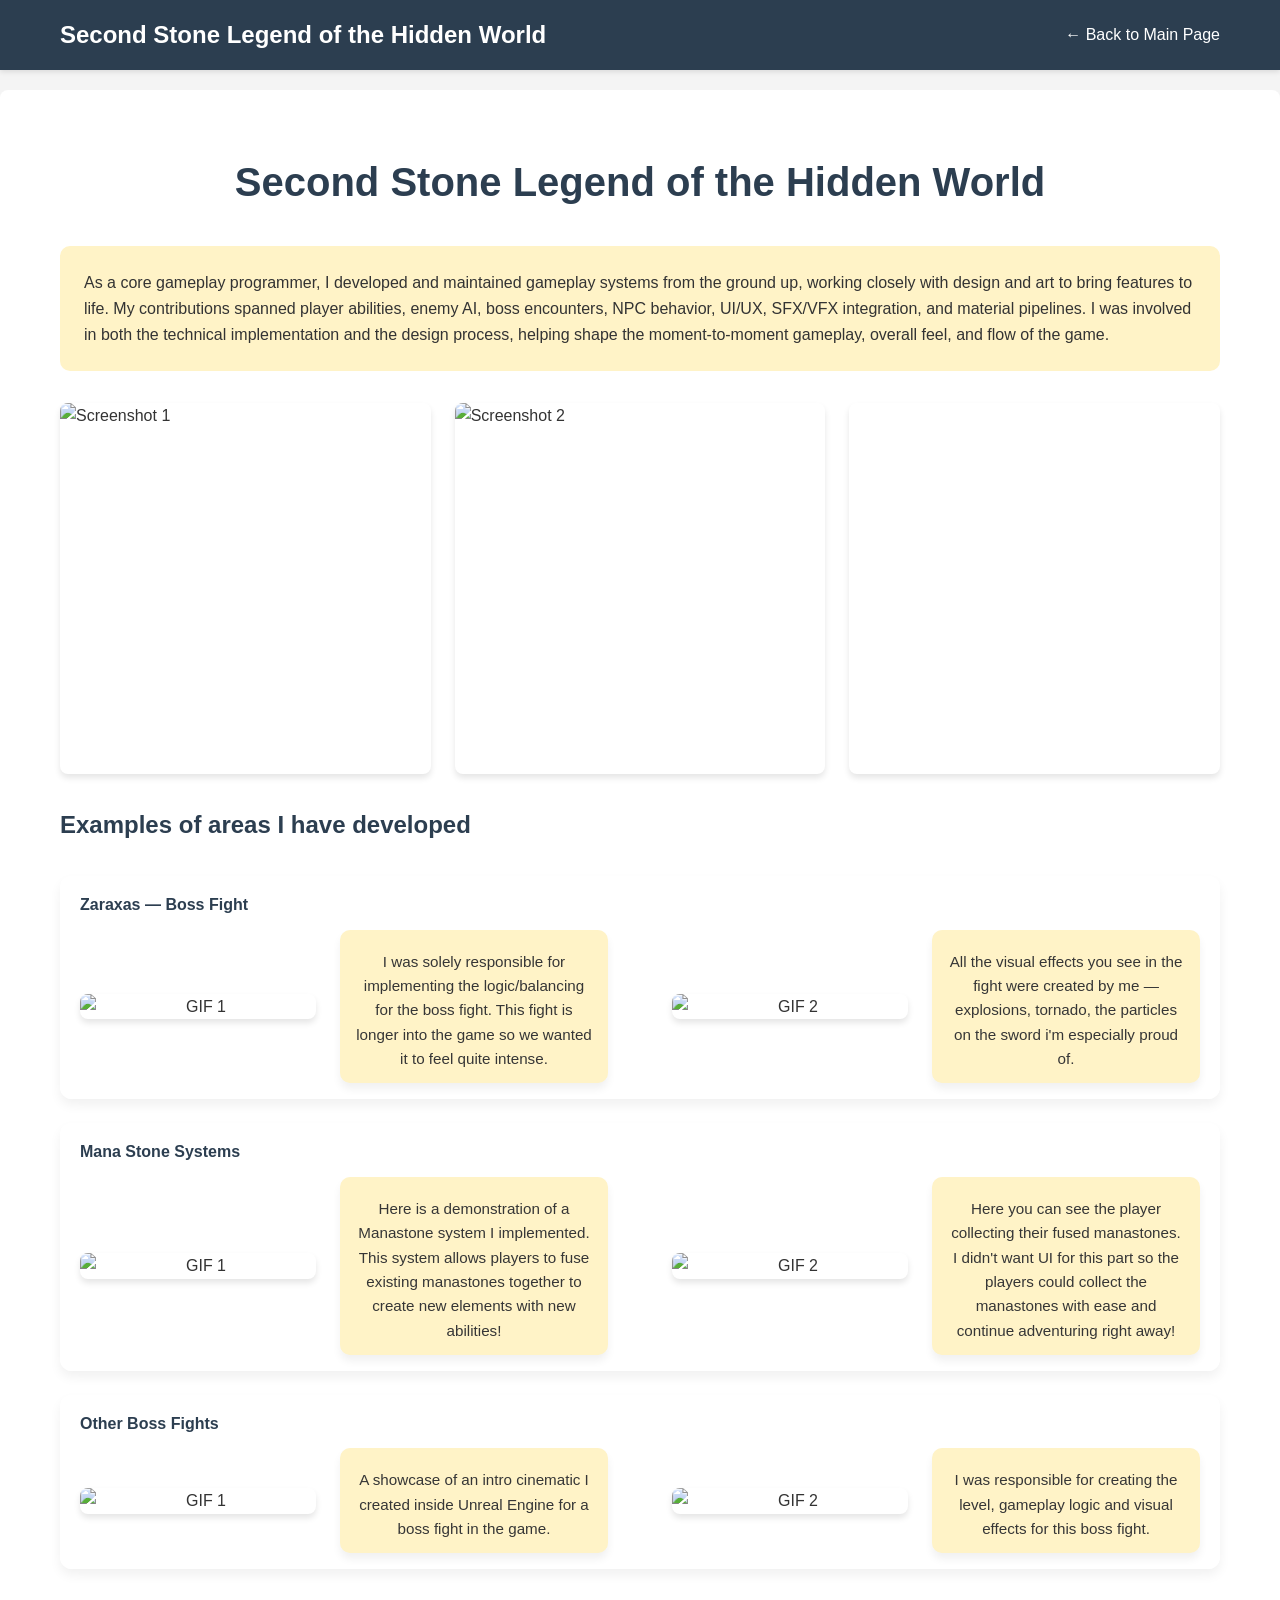
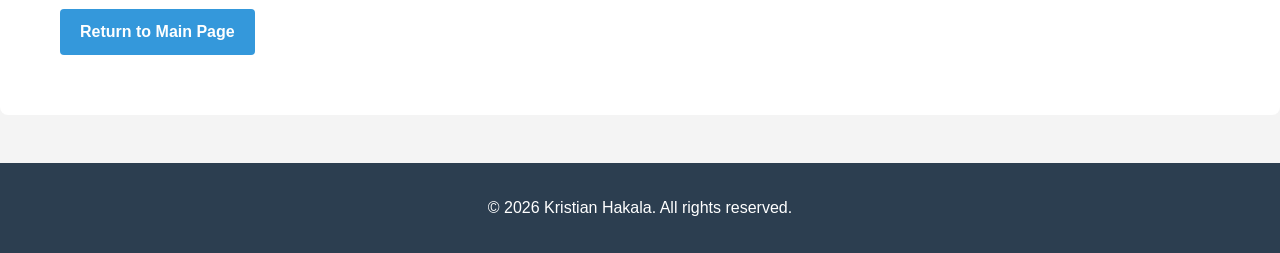
==== project1.html @ d477c56a "Add GIF group sections with titles and rounded group boxes; support 2-column group layout" ====
<!DOCTYPE html>
<html lang="en">
<head>
    <meta charset="UTF-8">
    <meta name="viewport" content="width=device-width, initial-scale=1.0">
    <title>Second Stone Legend of the Hidden World</title>
    <link rel="stylesheet" href="styles.css">
</head>
<body>
    <!-- Simple navigation with back link -->
    <nav class="navbar">
        <div class="container">
            <div class="logo">Second Stone Legend of the Hidden World</div>
            <ul class="nav-links">
                <li><a href="index.html">&larr; Back to Main Page</a></li>
            </ul>
        </div>
    </nav>

    <!-- Project details -->
    <section class="section">
        <div class="container">
            <h2>Second Stone Legend of the Hidden World</h2>
            <p class="editable-text intro-box">
                As a core gameplay programmer, I developed and maintained gameplay systems from the ground up, 
                working closely with design and art to bring features to life. 
                My contributions spanned player abilities, enemy AI, boss encounters, NPC behavior, 
                UI/UX, SFX/VFX integration, and material pipelines. 
                I was involved in both the technical implementation and the design process, 
                helping shape the moment-to-moment gameplay, overall feel, and flow of the game.
            </p>

            <!-- Media area: Replace the placeholders with your own images, GIFs, or videos -->
            <div class="gallery-grid">
                <div class="gallery-item">
                    <img src="https://github.com/krihak/krihak.github.io/raw/main/images/second%20stone%20header%202.jpg" alt="Screenshot 1">
                </div>
                <div class="gallery-item">
                    <img src="https://github.com/krihak/krihak.github.io/raw/main/images/second%20stone%20header%203.jpg" alt="Screenshot 2">
                </div>
                <!-- Example video embed -->
                <div class="gallery-item">
                    <!-- Use iframe for YouTube embed -->
                    <iframe width="100%" height="100%" src="https://www.youtube.com/embed/Ll2cW2RSn_U" 
                        title="YouTube video player" frameborder="0" 
                        allow="accelerometer; autoplay; clipboard-write; encrypted-media; gyroscope; picture-in-picture" 
                        allowfullscreen></iframe>
                </div>
            </div>

            <!-- GIF section -->
            <div class="gif-section">
                <h3>Examples of areas I have developed</h3>

                <div class="gif-group">
                    <h4>Zaraxas — Boss Fight</h4>
                    <div class="gif-grid cols-2">
                        <div class="gif-item">
                            <img src="https://github.com/krihak/krihak.github.io/raw/main/videofiles/BossFight1startoptimized.gif" alt="GIF 1">
                            <div class="gif-desc-box"><p class="editable-text gif-desc">I was solely responsible for implementing the logic/balancing for the boss fight. 
                                This fight is longer into the game so we wanted it to feel quite intense.
                            </p></div>
                        </div>
                        <div class="gif-item">
                            <img src="https://github.com/krihak/krihak.github.io/raw/main/videofiles/Bossfight1Part2.gif" alt="GIF 2">
                            <div class="gif-desc-box"><p class="editable-text gif-desc">All the visual effects you see in the fight were created by me — explosions, tornado, the particles
                                on the sword i'm especially proud of.</p></div>
                        </div>
                    </div>
                </div>

                <div class="gif-group">
                    <h4>Mana Stone Systems</h4>
                    <div class="gif-grid cols-2">
                        <div class="gif-item">
                            <img src="https://github.com/krihak/krihak.github.io/raw/main/videofiles/ManastoneSystemsPart1.gif" alt="GIF 1">
                            <div class="gif-desc-box"><p class="editable-text gif-desc">Here is a demonstration of a Manastone system I implemented.
                                This system allows players to fuse existing manastones together to create new elements with new abilities!</p></div>
                        </div>
                        <div class="gif-item">
                            <img src="https://github.com/krihak/krihak.github.io/raw/main/videofiles/ManastoneSystemsPart2.gif" alt="GIF 2">
                            <div class="gif-desc-box"><p class="editable-text gif-desc">Here you can see the player collecting their fused manastones. I didn't want UI for this part so the players
                                could collect the manastones with ease and continue adventuring right away!</p></div>
                        </div>
                    </div>
                </div>

                <div class="gif-group">
                    <h4>Other Boss Fights</h4>
                    <div class="gif-grid cols-2">
                        <div class="gif-item">
                            <img src="https://github.com/krihak/krihak.github.io/raw/main/videofiles/BossFight2KugIntroCinematic.gif" alt="GIF 1">
                            <div class="gif-desc-box"><p class="editable-text gif-desc">A showcase of an intro cinematic I created inside Unreal Engine for a boss fight in the game.</p></div>
                        </div>
                        <div class="gif-item">
                            <img src="https://github.com/krihak/krihak.github.io/raw/main/videofiles/BossFight2StartOfFight.gif" alt="GIF 2">
                            <div class="gif-desc-box"><p class="editable-text gif-desc">I was responsible for creating the level, gameplay logic and visual effects for this boss fight.</p></div>
                        </div>
                    </div>
                </div>

            </div>

            <a href="index.html" class="project-button">Return to Main Page</a>
        </div>
    </section>

    <footer class="footer">
        <div class="container">
            <p>&copy; 2026 Kristian Hakala. All rights reserved.</p>
        </div>
    </footer>
</body>
</html>
---- styles.css ----
* {
    margin: 0;
    padding: 0;
    box-sizing: border-box;
}

body {
    font-family: 'Segoe UI', Tahoma, Geneva, Verdana, sans-serif;
    line-height: 1.6;
    color: #333;
    background-color: #f4f4f4;
}

.container {
    max-width: 1200px;
    margin: 0 auto;
    padding: 0 20px;
}

/* Navigation */
.navbar {
    background-color: #2c3e50;
    color: white;
    padding: 1rem 0;
    position: sticky;
    top: 0;
    z-index: 100;
    box-shadow: 0 2px 5px rgba(0, 0, 0, 0.1);
}

.navbar .container {
    display: flex;
    justify-content: space-between;
    align-items: center;
}

.logo {
    font-size: 1.5rem;
    font-weight: bold;
}

.nav-links {
    display: flex;
    list-style: none;
    gap: 2rem;
}

.nav-links a {
    color: white;
    text-decoration: none;
    transition: color 0.3s ease;
}

.nav-links a:hover {
    color: #3498db;
}

/* Hero Section */
.hero {
    background: linear-gradient(135deg, #667eea 0%, #764ba2 100%);
    color: white;
    padding: 100px 20px;
    text-align: center;
}

.hero-content h1 {
    font-size: 3rem;
    margin-bottom: 1rem;
    animation: fadeInDown 0.8s ease;
}

.hero-subtitle {
    font-size: 1.3rem;
    opacity: 0.9;
    animation: fadeInUp 0.8s ease;
}

/* Sections */
.section {
    background-color: white;
    padding: 60px 20px;
    margin: 20px 0;
    border-radius: 8px;
}

.section h2 {
    font-size: 2.5rem;
    margin-bottom: 2rem;
    text-align: center;
    color: #2c3e50;
}

.section h3 {
    font-size: 1.5rem;
    margin-bottom: 1rem;
    color: #2c3e50;
}

/* About Section */
#about .editable-text {
    font-size: 1.1rem;
    line-height: 1.8;
    max-width: 800px;
    margin: 0 auto;
    text-align: center;
    color: #555;
}

/* Project Cards */
.gif-section {
    margin-top: 2rem;
}

.gif-section h3 {
    text-align: center;
    margin-bottom: 1rem;
    color: #2c3e50;
}

/* Group wrapper for GIFs: rounded card with padding */
.gif-group {
    background: rgba(255,255,255,0.98);
    border-radius: 12px;
    padding: 1rem 1.25rem;
    margin-bottom: 1.5rem;
    box-shadow: 0 6px 12px rgba(0,0,0,0.06);
}

.gif-group h4 {
    margin: 0 0 0.75rem 0;
    color: #2c3e50;
}

/* Base gif-grid inside a group (defaults to single column rows) */
.gif-grid {
    display: grid;
    grid-template-columns: 1fr;
    gap: 2.5rem;
}

/* Optional modifier: two columns inside a group */
.gif-grid.cols-2 {
    grid-template-columns: repeat(2, minmax(200px, 1fr));
}

.gif-item {
    display: flex;              /* lay GIF and box side-by-side */
    align-items: flex-start;
    gap: 1.5rem;
    justify-content: center;
}

/* Fixed-size GIF image. Adjust the values below to change size. */
.gif-item img {
    width: 640px;
    height: 360px;
    object-fit: cover;
    border-radius: 8px;
    box-shadow: 0 4px 6px rgba(0,0,0,0.08);
    flex: 0 0 640px;
}

/* Description box has a fixed width to the right of the GIF. */
.gif-desc-box {
    background-color: #f5f5dc; /* beige */
    padding: 0.9rem 1.1rem;
    border-radius: 10px;
    width: 360px;
    box-shadow: 0 6px 8px rgba(0,0,0,0.06);
    font-family: 'Brush Script MT', cursive, sans-serif;
}

.gif-desc {
    margin: 0;
}

/* Responsive behavior: switch to flexible percentages on smaller screens */
@media (max-width: 1000px) {
    .gif-item img {
        width: 56vw;
        height: auto;
        flex: 0 0 auto;
    }
    .gif-desc-box {
        width: 36vw;
    }
}

@media (max-width: 600px) {
    /* stack vertically on small screens */
    .gif-grid {
        grid-template-columns: 1fr;
    }
    .gif-item {
        flex-direction: column;
        align-items: center;
    }
    .gif-item img {
        width: 85vw;
        height: auto;
        flex: 0 0 auto;
    }
    .gif-desc-box {
        width: 90vw;
    }
}

.project-media img {
    width: 100%;
    height: auto;
    display: block;
    object-fit: cover;
    transition: transform 0.3s ease;
    border-radius: 8px; /* round edges for project card images */
}

/* About section profile picture */
.about-container .about-content {
    display: flex;
    align-items: center;
    gap: 2rem;
    flex-wrap: wrap;
}

.profile-pic img {
    width: 200px;
    height: 200px;
    object-fit: cover;
    border-radius: 50%;
    border: 3px solid #ccc;
}

@media (max-width: 768px) {
    .about-container .about-content {
        flex-direction: column;
        align-items: center;
    }
}

.project-card:hover .project-media img {
    transform: scale(1.05);
}

.project-media video {
    width: 100%;
    height: 100%;
    object-fit: cover;
}

.project-info {
    padding: 1.5rem;
}

.project-info h3 {
    margin-bottom: 0.5rem;
}

.project-info .editable-text {
    color: #666;
    font-size: 0.95rem;
}

/* Gallery Section */
.gallery-section {
    margin-top: 3rem;
    padding-top: 2rem;
    border-top: 2px solid #eee;
}

.gallery-section h3 {
    text-align: center;
    margin-bottom: 2rem;
}

.gallery-grid {
    display: grid;
    grid-template-columns: repeat(auto-fit, minmax(250px, 1fr));
    gap: 1.5rem;
}

.gallery-item {
    position: relative;
    overflow: hidden;
    border-radius: 8px;
    box-shadow: 0 4px 6px rgba(0, 0, 0, 0.1);
    aspect-ratio: 1;
}

.gallery-item img {
    width: 100%;
    height: 100%;
    object-fit: cover;
    transition: transform 0.3s ease;
}

.gallery-item img:hover {
    transform: scale(1.1);
}

.gallery-item video {
    width: 100%;
    height: 100%;
    object-fit: cover;
}

/* Skills Section */
.skills-grid {
    display: grid;
    grid-template-columns: repeat(auto-fit, minmax(250px, 1fr));
    gap: 2rem;
}

.skill-card {
    background: linear-gradient(135deg, #667eea 0%, #764ba2 100%);
    color: white;
    padding: 2rem;
    border-radius: 8px;
    text-align: center;
    box-shadow: 0 4px 6px rgba(0, 0, 0, 0.1);
    transition: transform 0.3s ease;
}

.skill-card:hover {
    transform: translateY(-5px);
}

.skill-icon {
    width: 100px;
    height: 100px;
    margin: 0 auto 1rem;
    display: flex;
    align-items: center;
    justify-content: center;
    background: transparent;
    border-radius: 8px;
}

.skill-icon img {
    width: 100%;
    height: 100%;
    object-fit: contain;
    border-radius: 8px;
}

.skill-icon.emoji {
    font-size: 3rem;
    background: transparent;
}

.skill-card h3 {
    color: white;
    margin-bottom: 1rem;
}

.skill-card .editable-text {
    color: rgba(255, 255, 255, 0.9);
    font-size: 0.95rem;
}

/* Contact Section */
.contact-section {
    background: linear-gradient(135deg, #667eea 0%, #764ba2 100%);
    color: white;
    text-align: center;
}

.contact-section h2 {
    color: white;
}

.contact-section .editable-text {
    color: rgba(255, 255, 255, 0.9);
    font-size: 1.1rem;
    margin-bottom: 2rem;
}

.contact-links {
    display: flex;
    justify-content: center;
    gap: 1rem;
    flex-wrap: wrap;
}

.contact-button {
    display: inline-block;
    padding: 12px 30px;
    background-color: white;
    color: #667eea;
    text-decoration: none;
    border-radius: 5px;
    font-weight: 600;
    transition: all 0.3s ease;
    border: 2px solid white;
}

.contact-button:hover {
    background-color: transparent;
    color: white;
}

/* Project Button */
.project-button {
    display: inline-block;
    margin-top: 1rem;
    padding: 10px 20px;
    background-color: #3498db;
    color: white;
    text-decoration: none;
    border-radius: 4px;
    font-weight: 600;
    transition: background-color 0.3s ease;
}

/* GIF Section */
/*
   Customize the layout by editing the following values:
   - `grid-template-columns` controls how many GIFs appear per row.
     Set to `1fr` or `minmax(100%,1fr)` for a single GIF per row.
     Replace with `repeat(auto-fit, minmax(300px,1fr))` to allow multiple.
   - `gap` sets spacing between rows (and columns when multi-item).
   - Inside `.gif-item`, `gap` controls space between GIF and description box.
   - Adjust `.gif-item img` width or `.gif-desc-box` flex/width to change ratios.
*/
.gif-section {
    margin-top: 2rem;
}

.gif-section h3 {
    text-align: left;
    margin-bottom: 2rem;
    color: #2c3e50;
}

.gif-grid {
    display: grid;
    /* force one GIF per row */
    grid-template-columns: 1fr;
    gap: 4rem;
}

.gif-item {
    display: flex;
    align-items: center;
    gap: 1.5rem;
}

/* the image takes a percentage of the row; tweak to expand/shrink */
.gif-item img {
    width: auto;
    height: auto;
    flex: 3;
}

.gif-desc-box {
    background-color: hsl(47, 100%, 89%); /* beige */
    padding: 0.75rem 1rem;
    border-radius: 10px;
    flex: 3; /* increase to allocate more space to text box */
    font-family: 'Brush Script MT', normal, sans-serif;
}

.gif-desc {
    margin: 0;
}

/* Intro description box at top of project pages */
.intro-box {
    background-color: hsl(47, 100%, 89%); /* beige */
    padding: 1.5rem;
    border-radius: 10px;
    margin-bottom: 2rem; /* spacing before gallery */
}


.gif-item {
    text-align: center;
}

.gif-item img {
    width: 100%;
    height: auto;
    border-radius: 8px;
    box-shadow: 0 4px 6px rgba(0, 0, 0, 0.1);
}

.gif-desc {
    margin-top: 0.5rem;
    color: hsl(0, 0%, 21%);
    font-size: 0.95rem;
}

.project-button:hover {
    background-color: #2980b9;
}

/* Footer */
.footer {
    background-color: #2c3e50;
    color: white;
    text-align: center;
    padding: 2rem;
    margin-top: 3rem;
}

/* Editable Text Styling */
.editable-text {
    transition: background-color 0.2s ease;
}

.editable-text:hover {
    background-color: rgba(102, 126, 234, 0.1);
    border-radius: 4px;
}

/* Animations */
@keyframes fadeInDown {
    from {
        opacity: 0;
        transform: translateY(-20px);
    }
    to {
        opacity: 1;
        transform: translateY(0);
    }
}

@keyframes fadeInUp {
    from {
        opacity: 0;
        transform: translateY(20px);
    }
    to {
        opacity: 1;
        transform: translateY(0);
    }
}

/* Projects Grid (desktop) */
.projects-grid {
    display: grid;
    grid-template-columns: repeat(auto-fit, minmax(300px, 1fr));
    gap: 2rem;
}

/* Responsive Design */
@media (max-width: 768px) {
    .nav-links {
        gap: 1rem;
    }

    .hero-content h1 {
        font-size: 2rem;
    }

    .hero-subtitle {
        font-size: 1rem;
    }

    .section h2 {
        font-size: 2rem;
    }

    .projects-grid {
        grid-template-columns: 1fr;
    }

    .gallery-grid {
        grid-template-columns: repeat(auto-fit, minmax(150px, 1fr));
    }

    .skills-grid {
        grid-template-columns: 1fr;
    }

    .contact-links {
        flex-direction: column;
    }

    .contact-button {
        width: 100%;
    }
}

@media (max-width: 480px) {
    .navbar .container {
        flex-direction: column;
        gap: 1rem;
    }

    .nav-links {
        flex-direction: column;
        gap: 0.5rem;
    }

    .hero-content h1 {
        font-size: 1.5rem;
    }

    .section {
        padding: 30px 15px;
    }
}
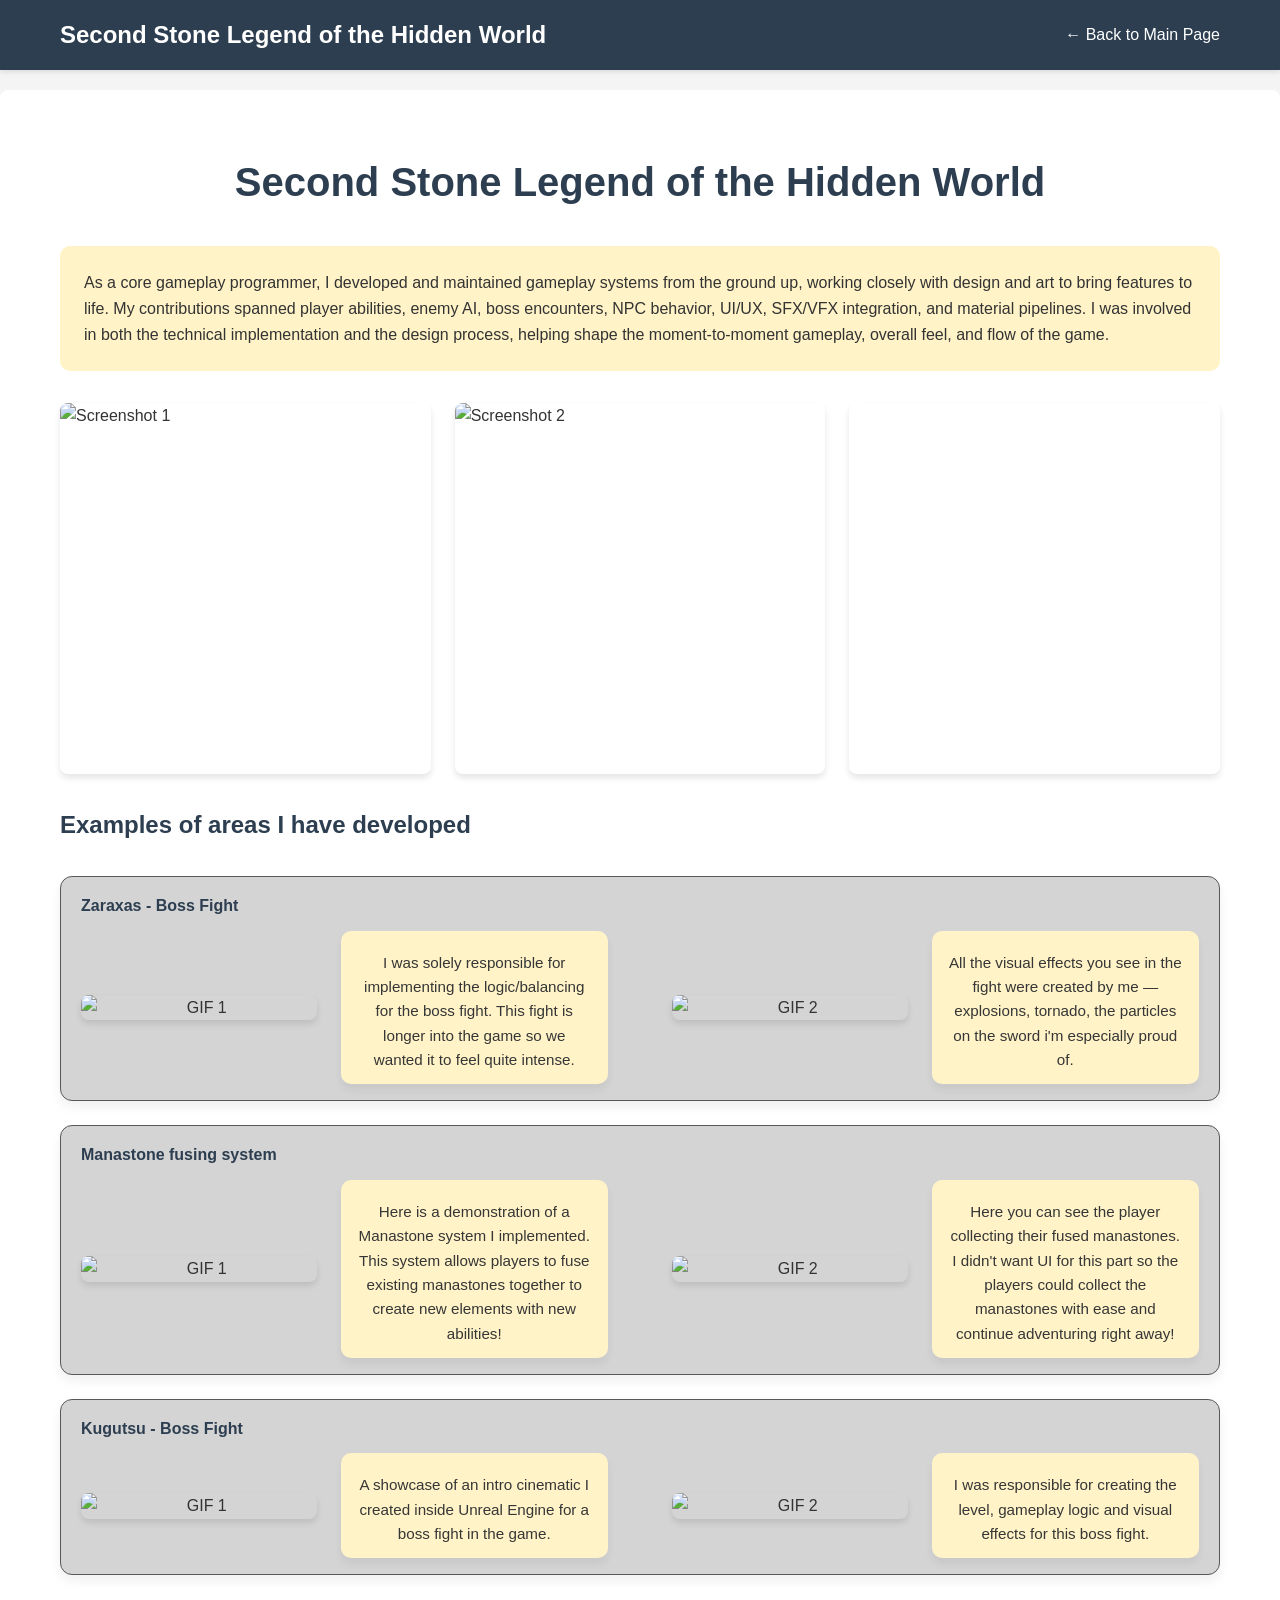
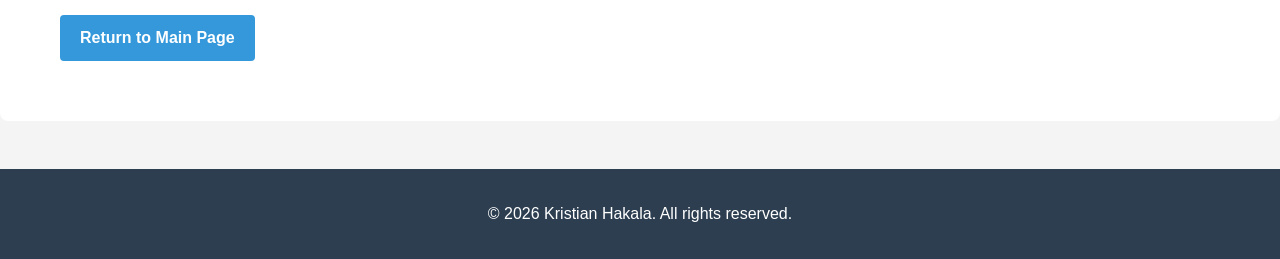
==== commit 50480350: "changes to layouts" ====
--- a/project1.html
+++ b/project1.html
@@ -53,7 +53,7 @@
                 <h3>Examples of areas I have developed</h3>
 
                 <div class="gif-group">
-                    <h4>Zaraxas — Boss Fight</h4>
+                    <h4>Zaraxas - Boss Fight</h4>
                     <div class="gif-grid cols-2">
                         <div class="gif-item">
                             <img src="https://github.com/krihak/krihak.github.io/raw/main/videofiles/BossFight1startoptimized.gif" alt="GIF 1">
@@ -70,7 +70,7 @@
                 </div>
 
                 <div class="gif-group">
-                    <h4>Mana Stone Systems</h4>
+                    <h4>Manastone fusing system</h4>
                     <div class="gif-grid cols-2">
                         <div class="gif-item">
                             <img src="https://github.com/krihak/krihak.github.io/raw/main/videofiles/ManastoneSystemsPart1.gif" alt="GIF 1">
@@ -86,7 +86,7 @@
                 </div>
 
                 <div class="gif-group">
-                    <h4>Other Boss Fights</h4>
+                    <h4>Kugutsu - Boss Fight</h4>
                     <div class="gif-grid cols-2">
                         <div class="gif-item">
                             <img src="https://github.com/krihak/krihak.github.io/raw/main/videofiles/BossFight2KugIntroCinematic.gif" alt="GIF 1">
--- a/styles.css
+++ b/styles.css
@@ -119,7 +119,8 @@
 
 /* Group wrapper for GIFs: rounded card with padding */
 .gif-group {
-    background: rgba(255,255,255,0.98);
+    background: #d4d4d4; /* light gray so box stands out from white page */
+    border: 1px solid #585858;
     border-radius: 12px;
     padding: 1rem 1.25rem;
     margin-bottom: 1.5rem;
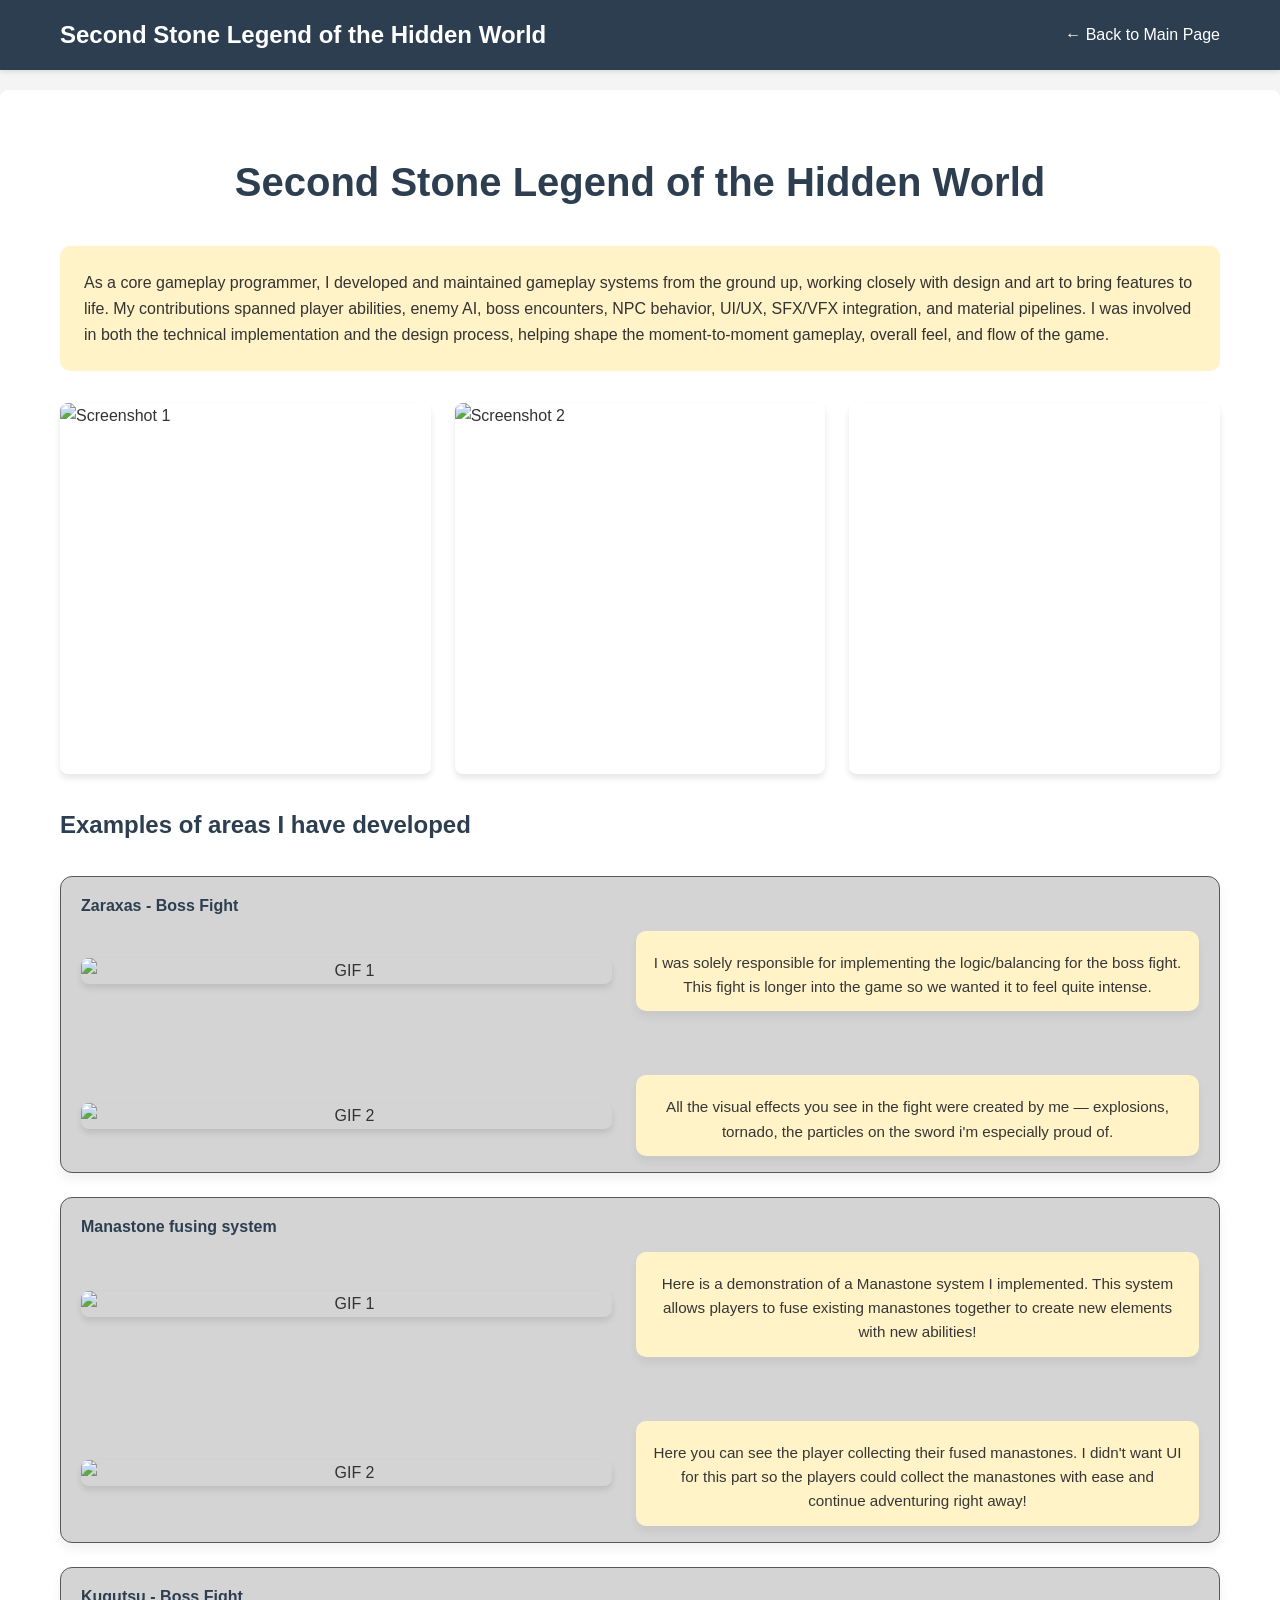
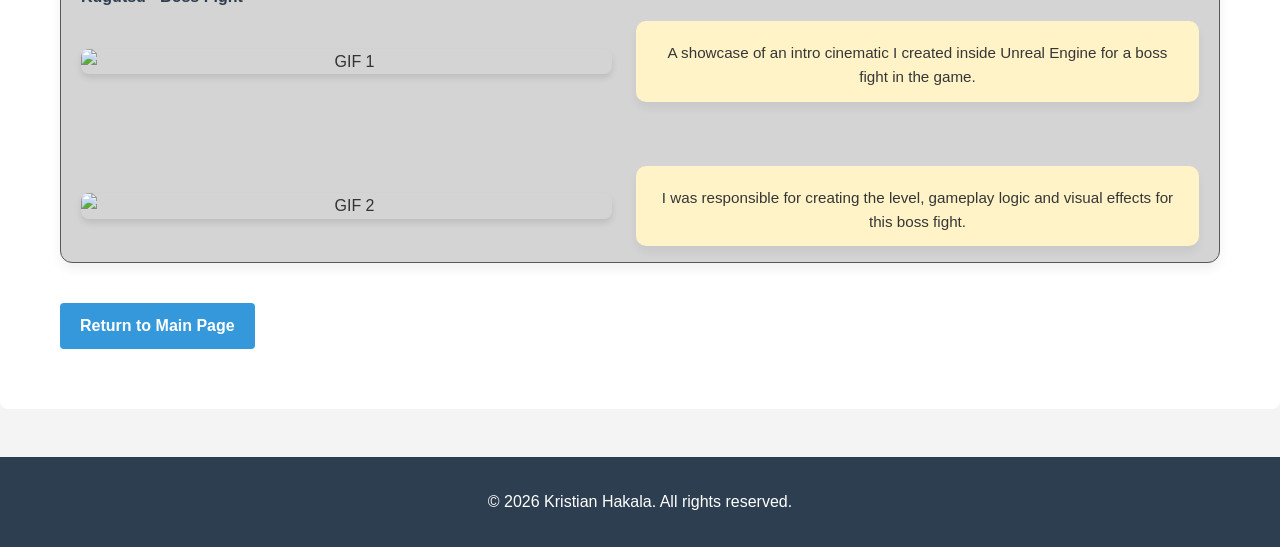
==== commit 62f6a256: "Remove remaining cols-2 from gif-grid" ====
--- a/project1.html
+++ b/project1.html
@@ -54,7 +54,7 @@
 
                 <div class="gif-group">
                     <h4>Zaraxas - Boss Fight</h4>
-                    <div class="gif-grid cols-2">
+                    <div class="gif-grid">
                         <div class="gif-item">
                             <img src="https://github.com/krihak/krihak.github.io/raw/main/videofiles/BossFight1startoptimized.gif" alt="GIF 1">
                             <div class="gif-desc-box"><p class="editable-text gif-desc">I was solely responsible for implementing the logic/balancing for the boss fight. 
@@ -71,7 +71,7 @@
 
                 <div class="gif-group">
                     <h4>Manastone fusing system</h4>
-                    <div class="gif-grid cols-2">
+                    <div class="gif-grid">
                         <div class="gif-item">
                             <img src="https://github.com/krihak/krihak.github.io/raw/main/videofiles/ManastoneSystemsPart1.gif" alt="GIF 1">
                             <div class="gif-desc-box"><p class="editable-text gif-desc">Here is a demonstration of a Manastone system I implemented.
@@ -87,7 +87,7 @@
 
                 <div class="gif-group">
                     <h4>Kugutsu - Boss Fight</h4>
-                    <div class="gif-grid cols-2">
+                    <div class="gif-grid">
                         <div class="gif-item">
                             <img src="https://github.com/krihak/krihak.github.io/raw/main/videofiles/BossFight2KugIntroCinematic.gif" alt="GIF 1">
                             <div class="gif-desc-box"><p class="editable-text gif-desc">A showcase of an intro cinematic I created inside Unreal Engine for a boss fight in the game.</p></div>
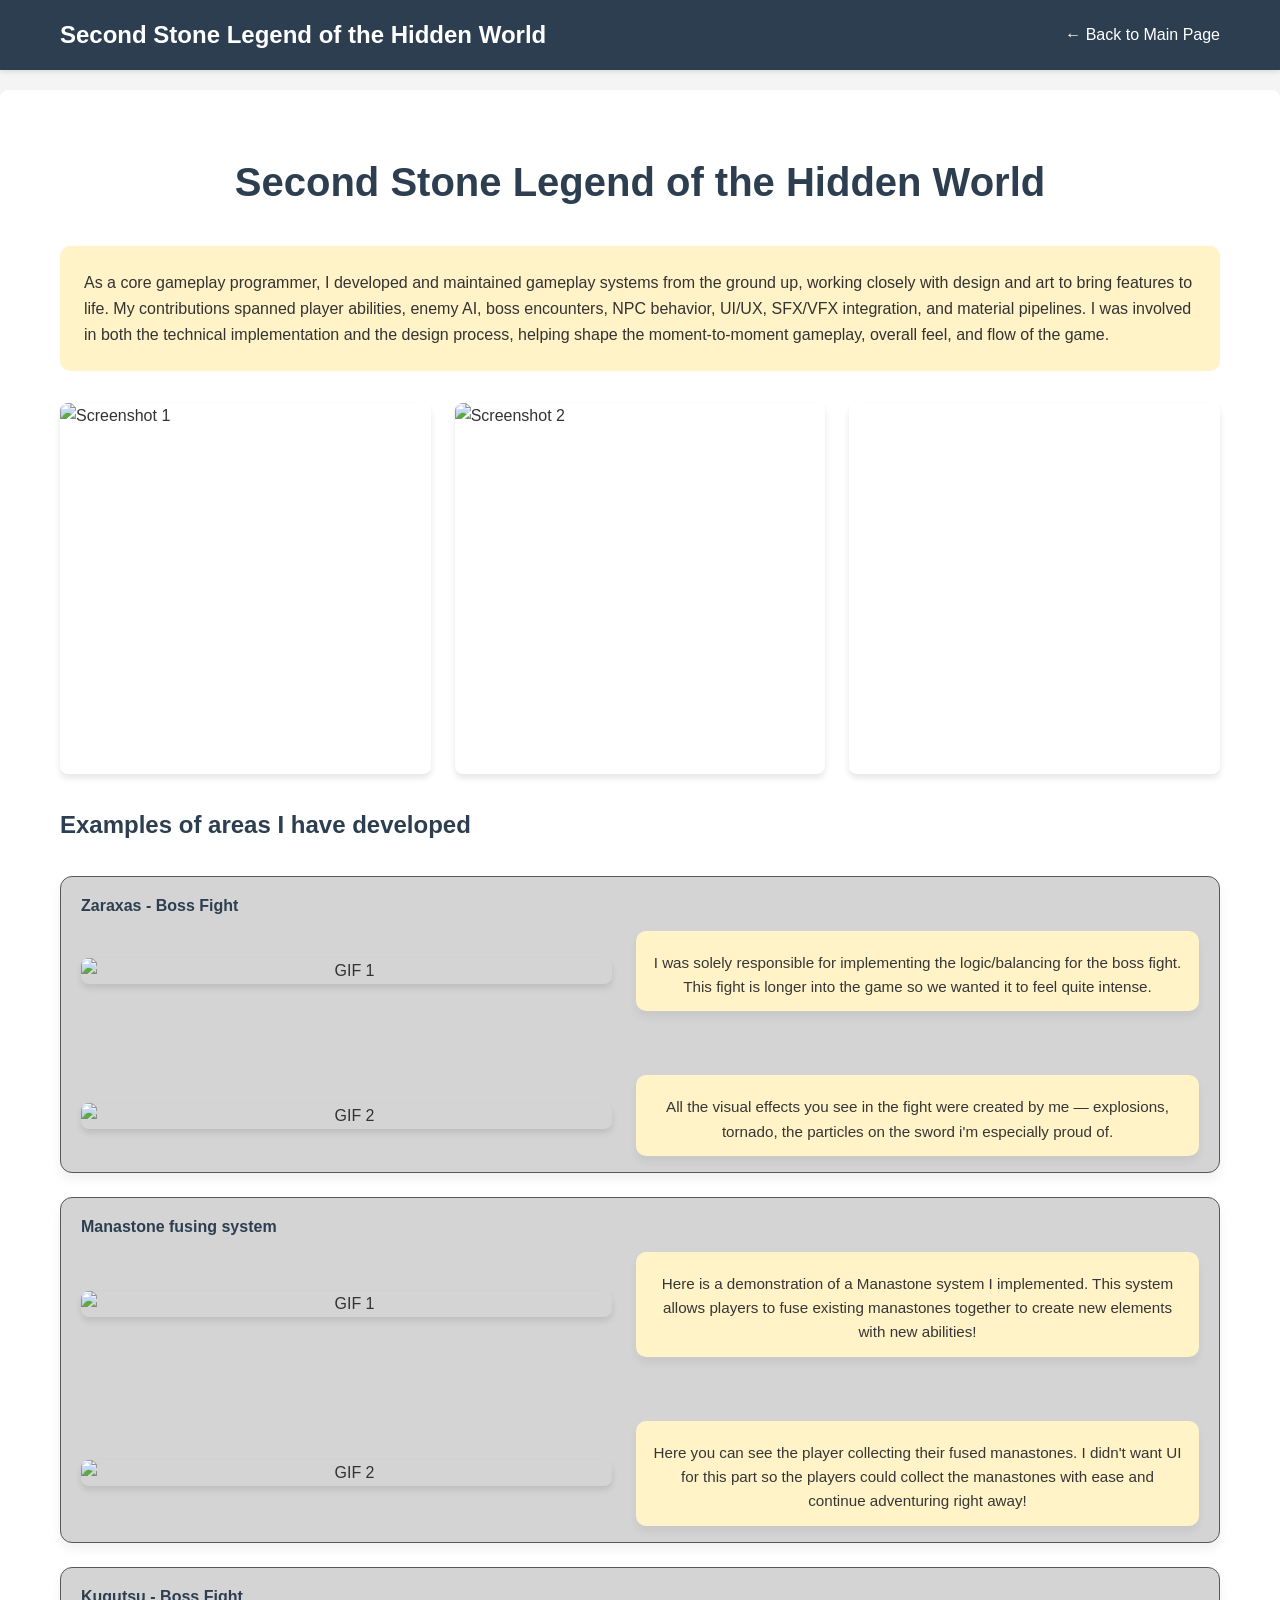
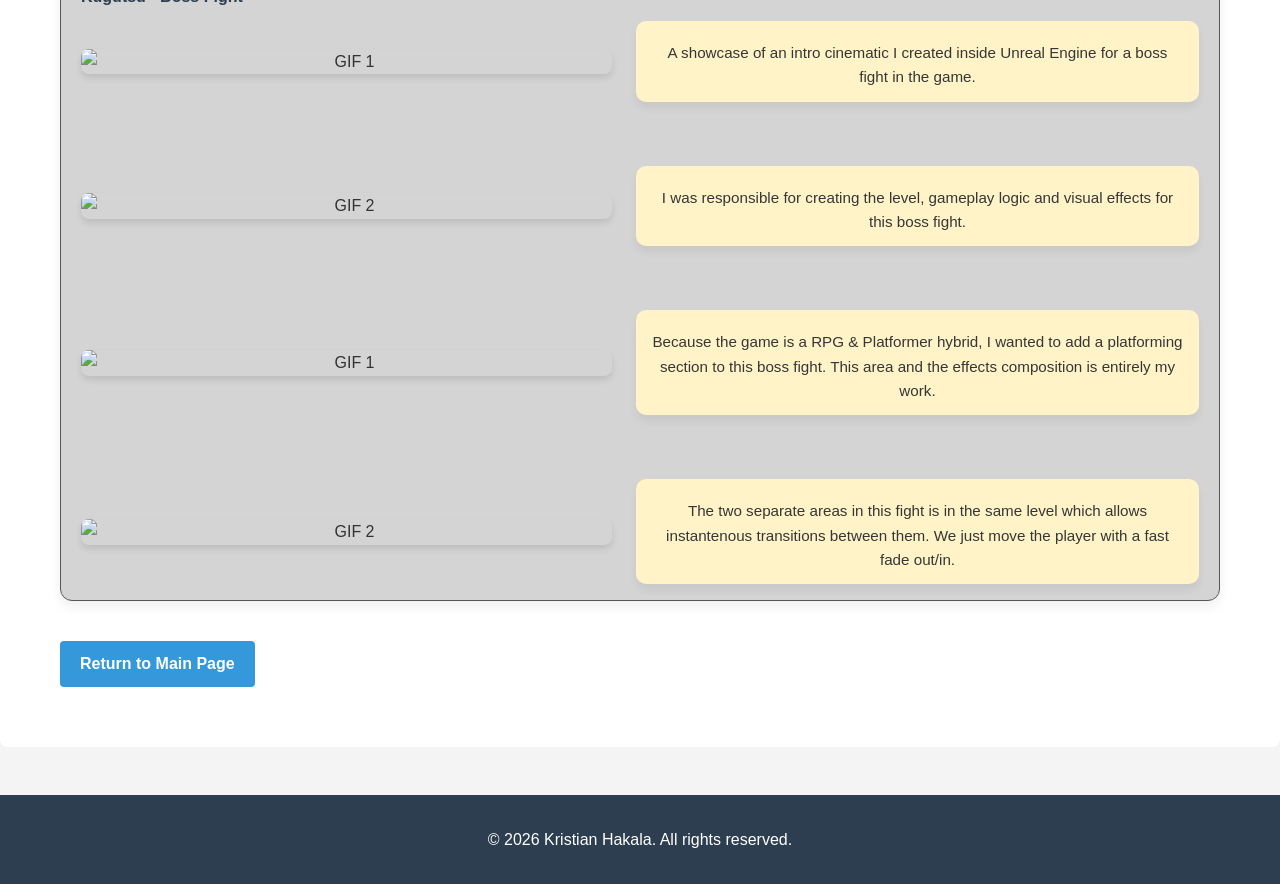
==== commit 3fa4d079: "added kugutsu boss fight gifs with descriptions" ====
--- a/project1.html
+++ b/project1.html
@@ -96,6 +96,18 @@
                             <img src="https://github.com/krihak/krihak.github.io/raw/main/videofiles/BossFight2StartOfFight.gif" alt="GIF 2">
                             <div class="gif-desc-box"><p class="editable-text gif-desc">I was responsible for creating the level, gameplay logic and visual effects for this boss fight.</p></div>
                         </div>
+                        <div class="gif-item">
+                            <img src="https://github.com/krihak/krihak.github.io/raw/main/videofiles/BossFight2Part3Platforming.gif" alt="GIF 1">
+                            <div class="gif-desc-box"><p class="editable-text gif-desc">Because the game is a RPG & Platformer hybrid, I wanted to add a platforming section to this boss fight. This area and the effects composition
+                                is entirely my work.
+                            </p></div>
+                        </div>
+                        <div class="gif-item">
+                            <img src="https://github.com/krihak/krihak.github.io/raw/main/videofiles/BossFight2Part4EscapingVoid.gif" alt="GIF 2">
+                            <div class="gif-desc-box"><p class="editable-text gif-desc">The two separate areas in this fight is in the same level which allows instantenous transitions between them. 
+                                We just move the player with a fast fade out/in.
+                            </div>
+                        </div>
                     </div>
                 </div>
 
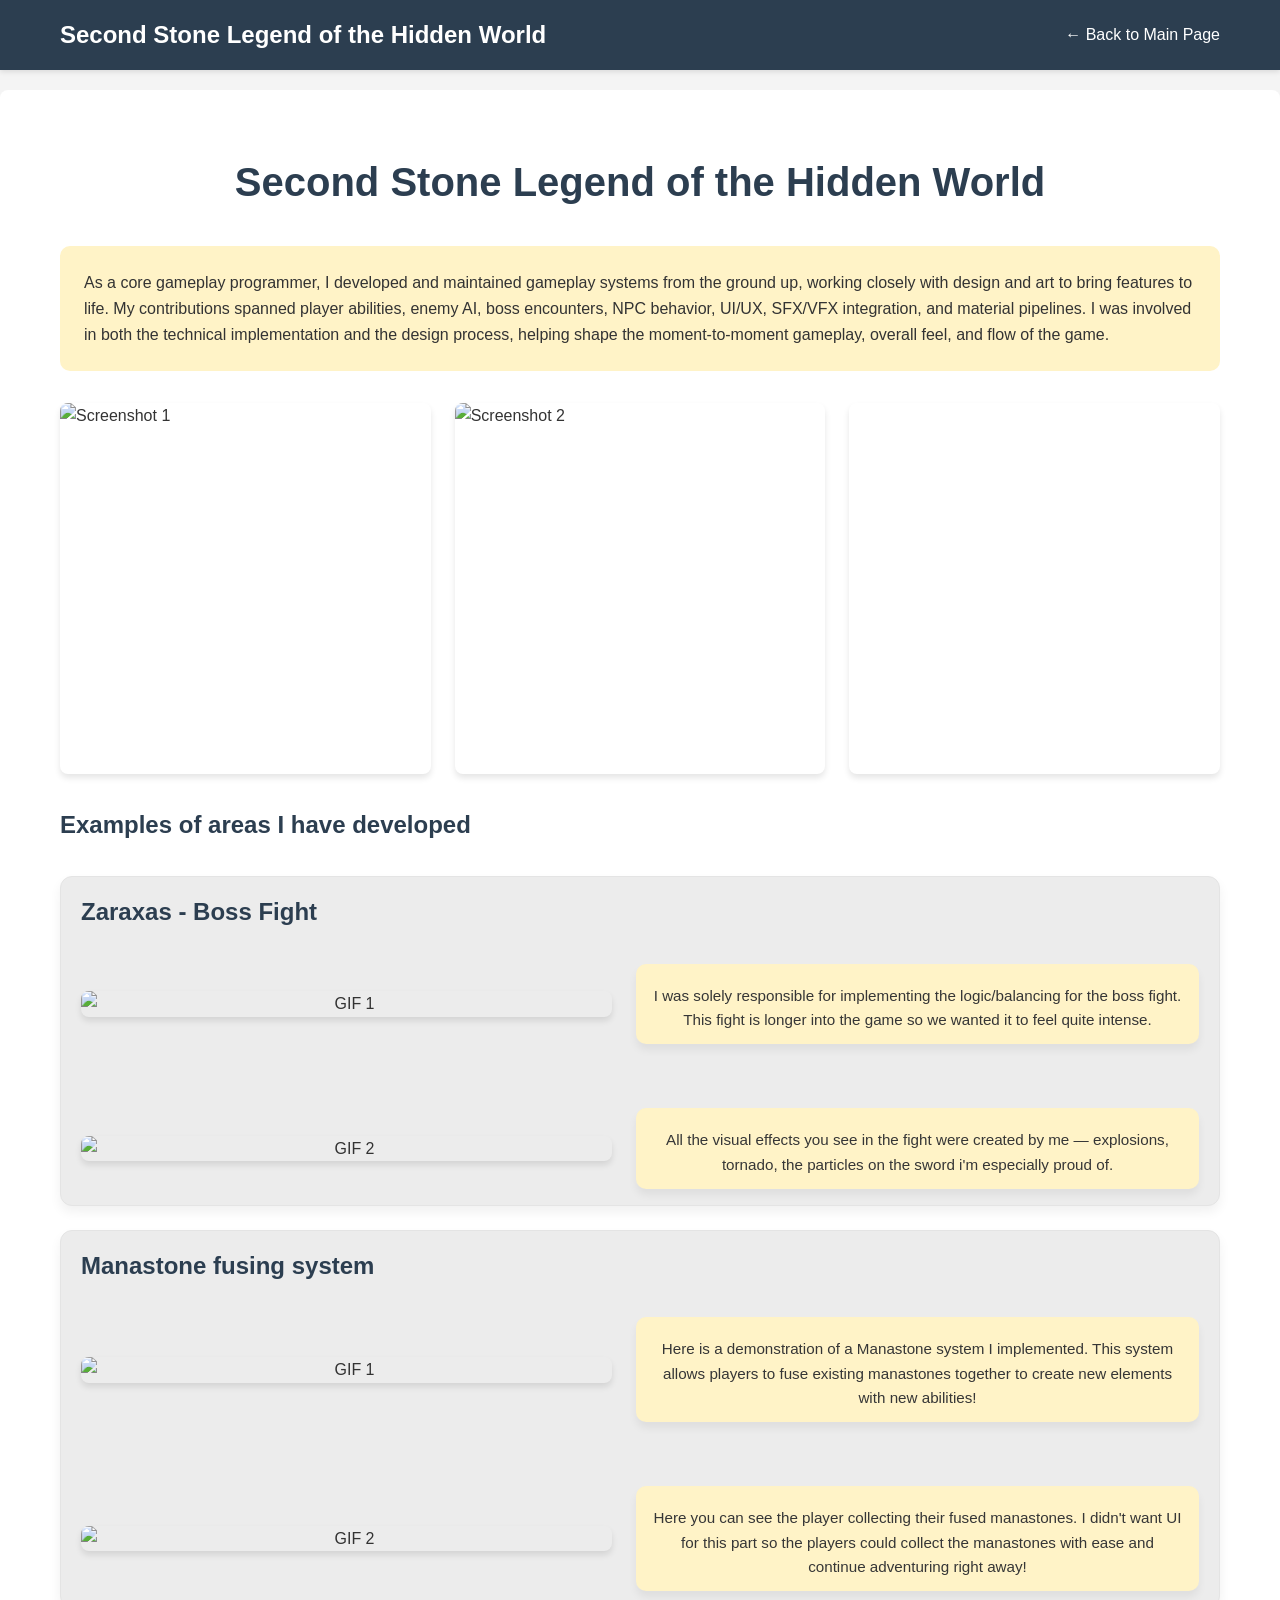
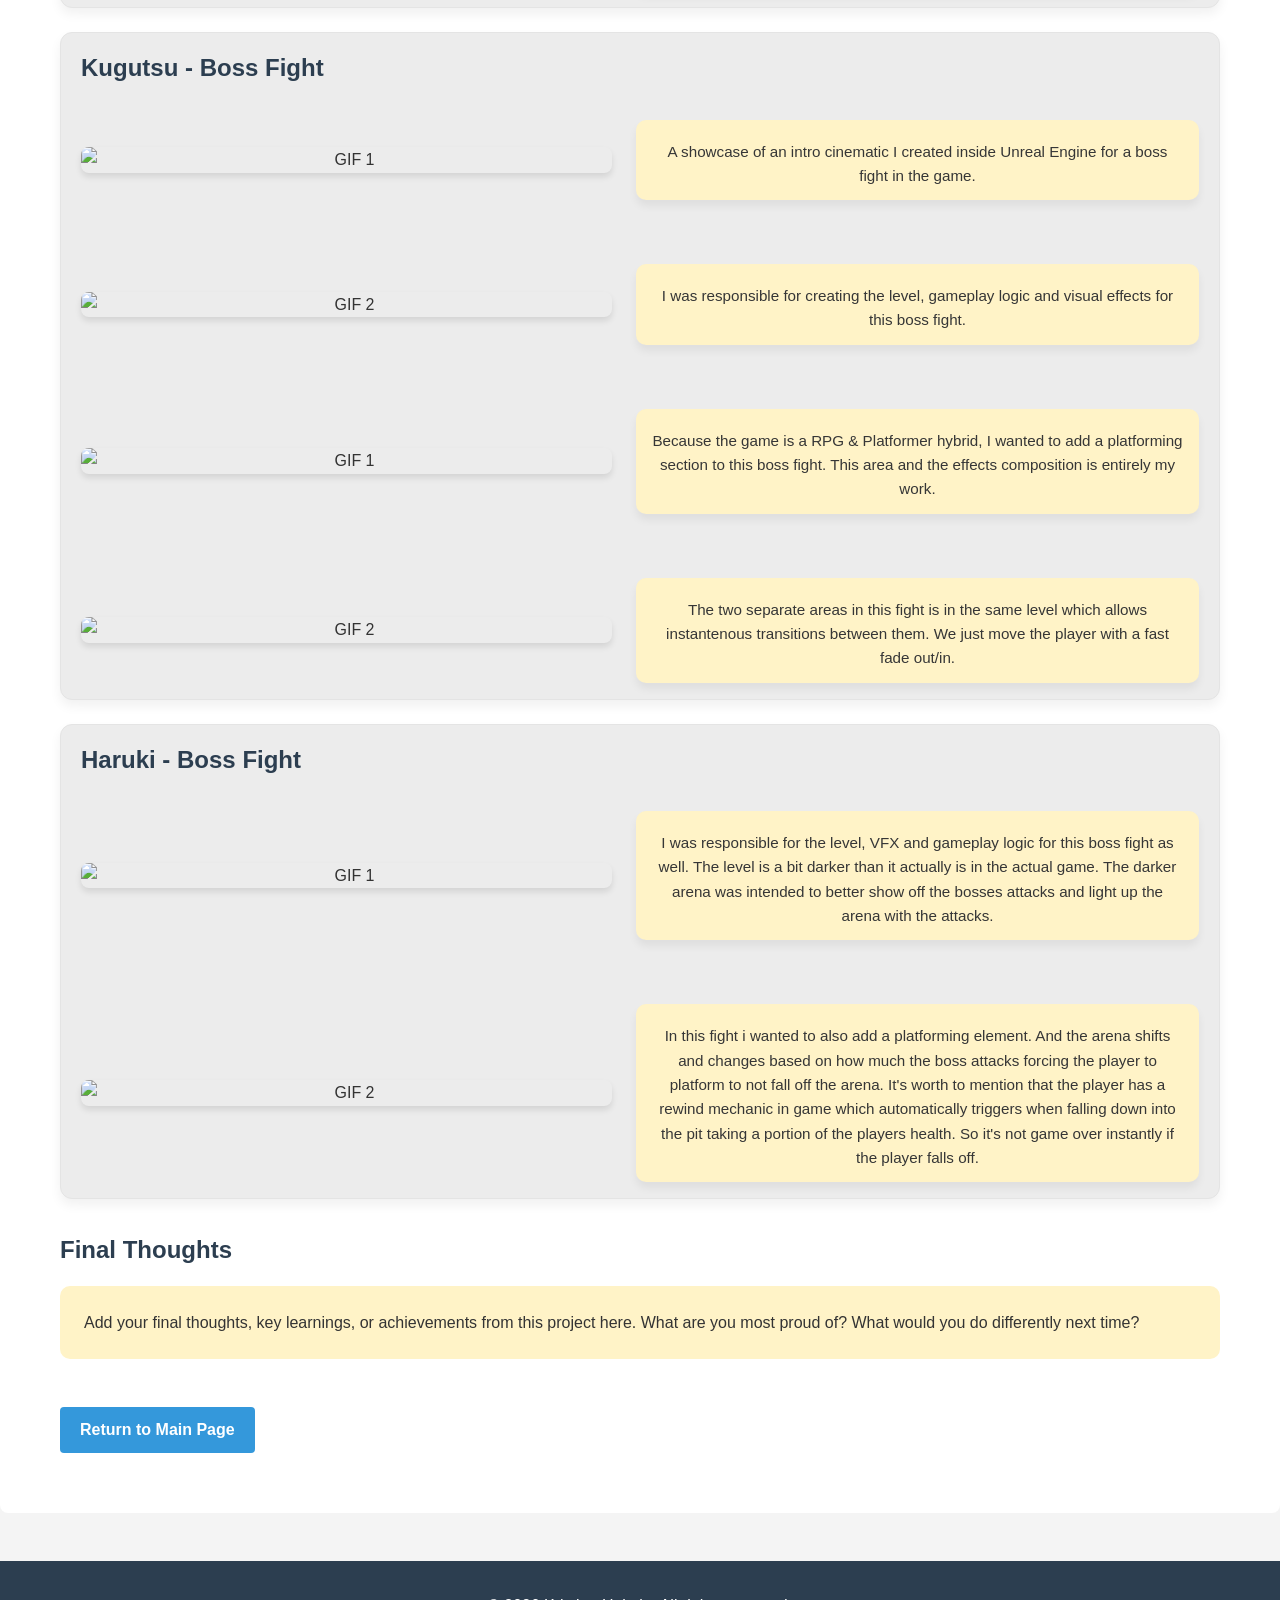
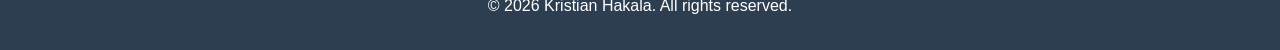
==== commit cdcded11: "Add concluding remarks sections with styling to all project pages" ====
--- a/project1.html
+++ b/project1.html
@@ -53,7 +53,7 @@
                 <h3>Examples of areas I have developed</h3>
 
                 <div class="gif-group">
-                    <h4>Zaraxas - Boss Fight</h4>
+                    <h3>Zaraxas - Boss Fight</h3>
                     <div class="gif-grid">
                         <div class="gif-item">
                             <img src="https://github.com/krihak/krihak.github.io/raw/main/videofiles/BossFight1startoptimized.gif" alt="GIF 1">
@@ -70,7 +70,7 @@
                 </div>
 
                 <div class="gif-group">
-                    <h4>Manastone fusing system</h4>
+                    <h3>Manastone fusing system</h3>
                     <div class="gif-grid">
                         <div class="gif-item">
                             <img src="https://github.com/krihak/krihak.github.io/raw/main/videofiles/ManastoneSystemsPart1.gif" alt="GIF 1">
@@ -86,7 +86,7 @@
                 </div>
 
                 <div class="gif-group">
-                    <h4>Kugutsu - Boss Fight</h4>
+                    <h3>Kugutsu - Boss Fight</h3>
                     <div class="gif-grid">
                         <div class="gif-item">
                             <img src="https://github.com/krihak/krihak.github.io/raw/main/videofiles/BossFight2KugIntroCinematic.gif" alt="GIF 1">
@@ -108,9 +108,35 @@
                                 We just move the player with a fast fade out/in.
                             </div>
                         </div>
+                    </div>   
+                </div>
+                <div class="gif-group">
+                    <h3>Haruki - Boss Fight</h3>
+                    <div class="gif-grid">
+                        <div class="gif-item">
+                            <img src="https://github.com/krihak/krihak.github.io/raw/main/videofiles/ManastoneSystemsPart1.gif" alt="GIF 1">
+                            <div class="gif-desc-box"><p class="editable-text gif-desc">I was responsible for the level, VFX and gameplay logic for this boss fight as well. The level is a bit darker than
+                                it actually is in the actual game. The darker arena was intended to better show off the bosses attacks and light up the arena with the attacks.
+                            </p></div>
+                        </div>
+                        <div class="gif-item">
+                            <img src="https://github.com/krihak/krihak.github.io/raw/main/videofiles/ManastoneSystemsPart2.gif" alt="GIF 2">
+                            <div class="gif-desc-box"><p class="editable-text gif-desc">In this fight i wanted to also add a platforming element. And the arena shifts and changes based
+                                on how much the boss attacks forcing the player to platform to not fall off the arena. It's worth to mention that the player has a rewind mechanic in game
+                                which automatically triggers when falling down into the pit taking a portion of the players health. So it's not game over instantly if the player falls off.
+                            </p></div>
+                        </div>
                     </div>
                 </div>
 
+            </div>
+
+            <!-- Concluding remarks -->
+            <div class="concluding-remarks">
+                <h3>Final Thoughts</h3>
+                <p class="editable-text intro-box">
+                    Add your final thoughts, key learnings, or achievements from this project here. What are you most proud of? What would you do differently next time?
+                </p>
             </div>
 
             <a href="index.html" class="project-button">Return to Main Page</a>
--- a/styles.css
+++ b/styles.css
@@ -119,8 +119,8 @@
 
 /* Group wrapper for GIFs: rounded card with padding */
 .gif-group {
-    background: #d4d4d4; /* light gray so box stands out from white page */
-    border: 1px solid #585858;
+    background: #ececec; /* light gray so box stands out from white page */
+    border: 1px solid #e4e4e4;
     border-radius: 12px;
     padding: 1rem 1.25rem;
     margin-bottom: 1.5rem;
@@ -471,7 +471,15 @@
     border-radius: 10px;
     margin-bottom: 2rem; /* spacing before gallery */
 }
-
+/* Concluding remarks section at end of project pages */
+.concluding-remarks {
+    margin-top: 2rem;
+}
+
+.concluding-remarks h3 {
+    color: #2c3e50;
+    margin-bottom: 1rem;
+}
 
 .gif-item {
     text-align: center;
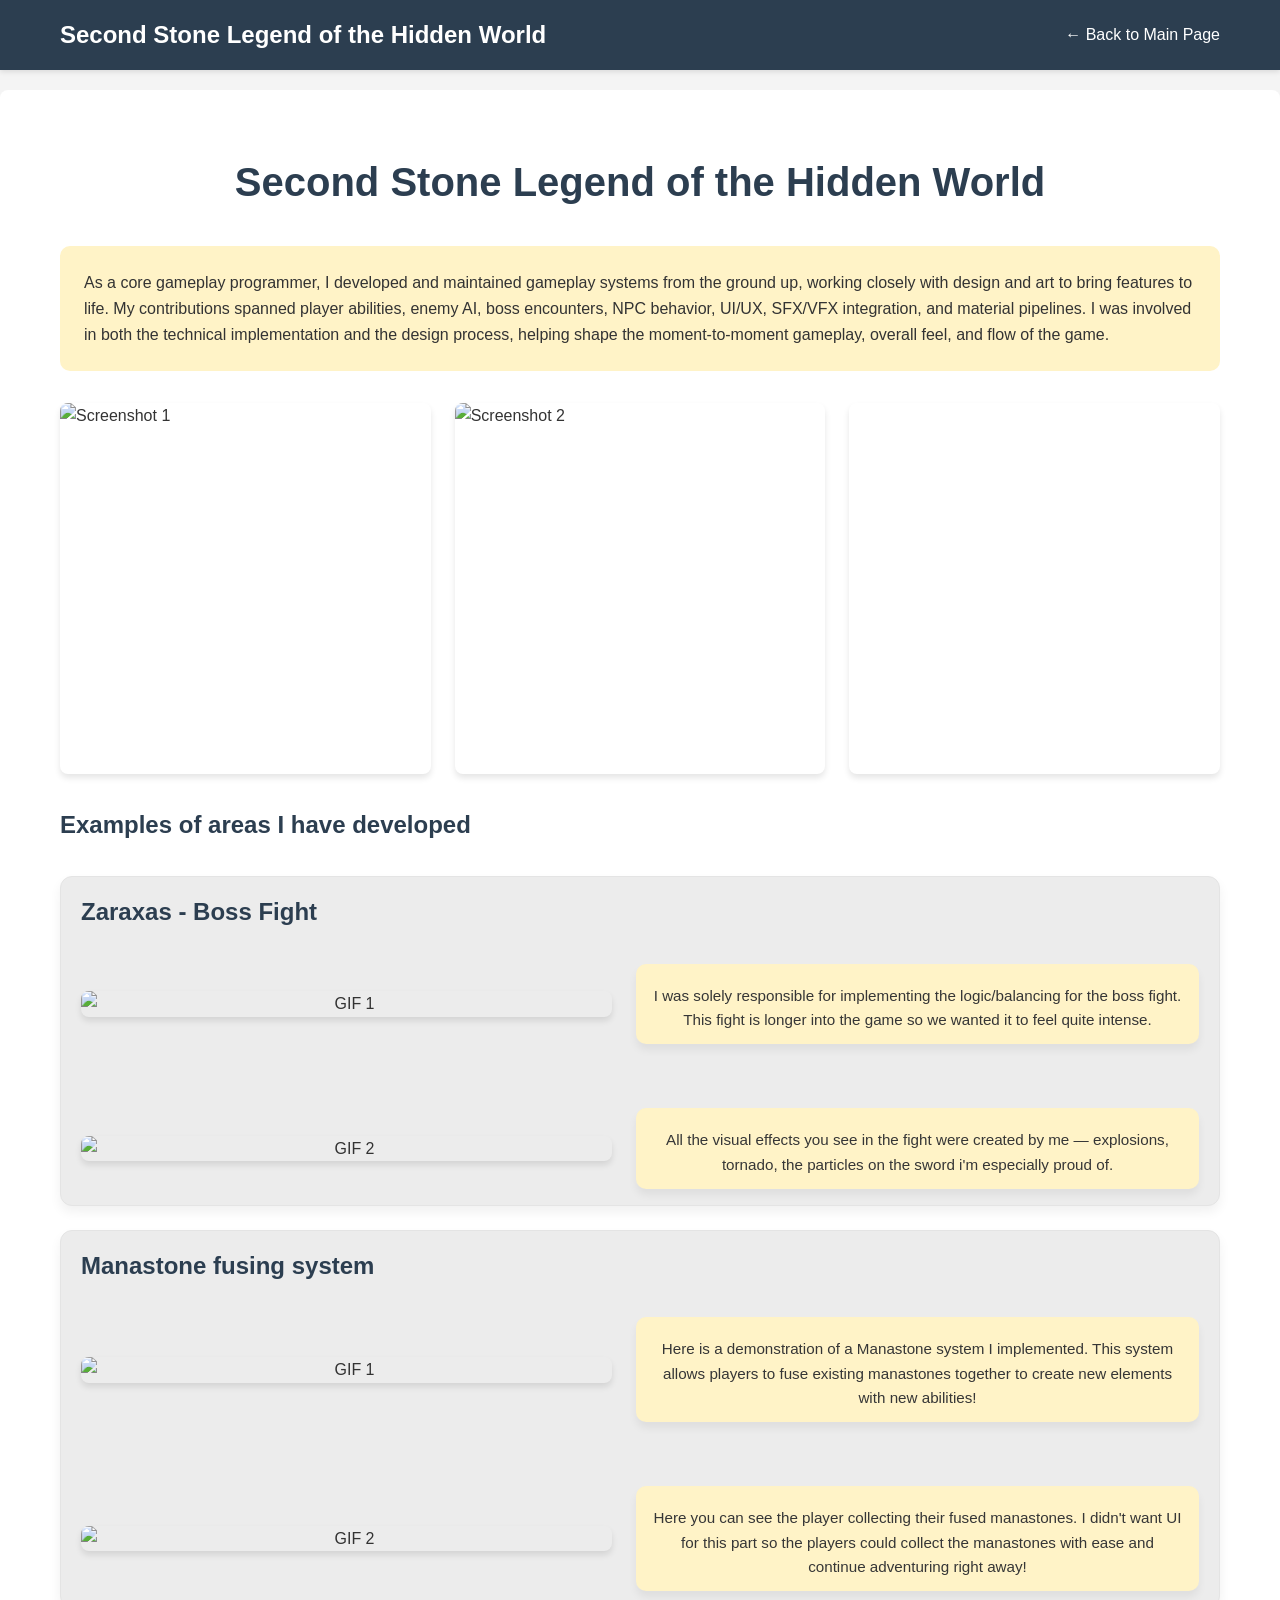
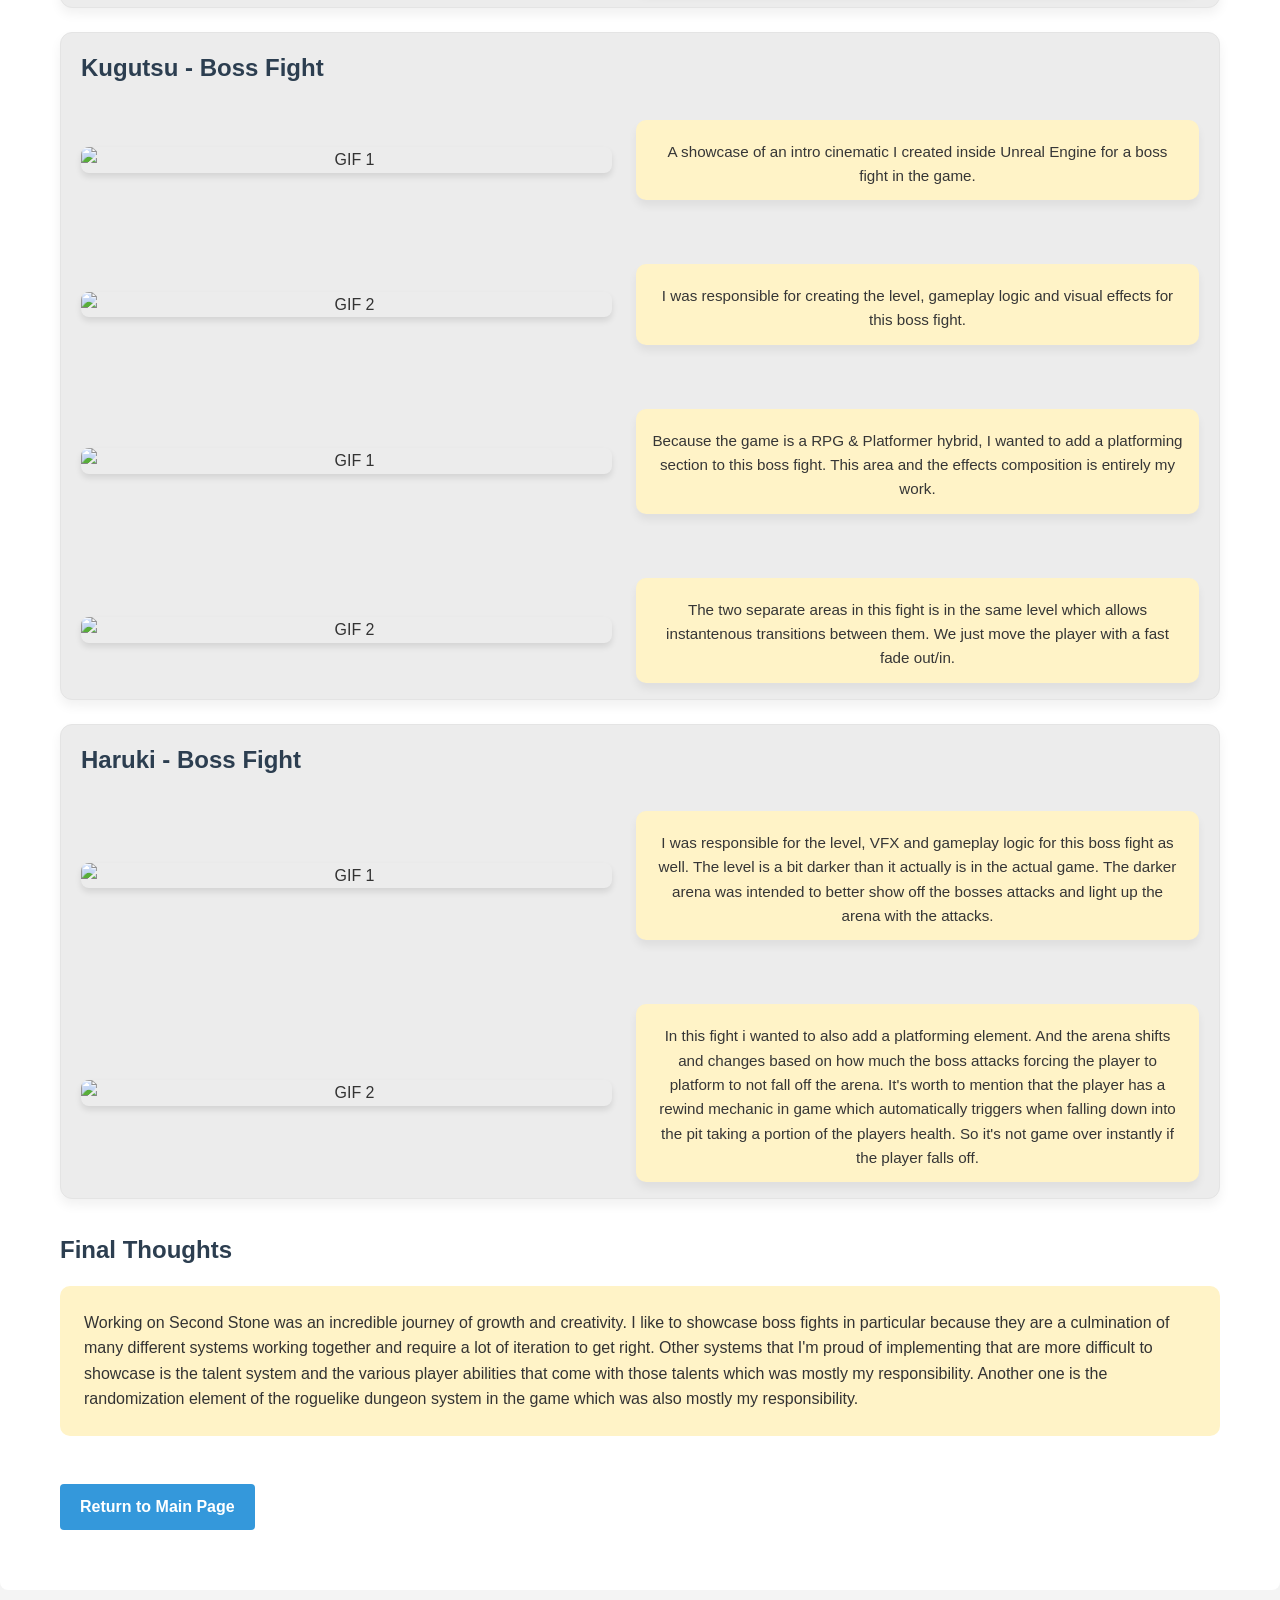
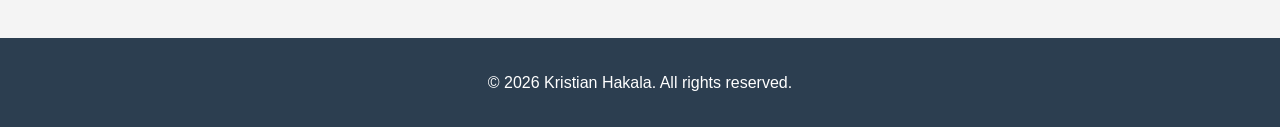
==== commit 4996cfc2: "added closing remarks and placed correct media for haruki boss fight" ====
--- a/project1.html
+++ b/project1.html
@@ -114,13 +114,13 @@
                     <h3>Haruki - Boss Fight</h3>
                     <div class="gif-grid">
                         <div class="gif-item">
-                            <img src="https://github.com/krihak/krihak.github.io/raw/main/videofiles/ManastoneSystemsPart1.gif" alt="GIF 1">
+                            <img src="https://github.com/krihak/krihak.github.io/raw/main/videofiles/BossFight3Part1Opening.gif" alt="GIF 1">
                             <div class="gif-desc-box"><p class="editable-text gif-desc">I was responsible for the level, VFX and gameplay logic for this boss fight as well. The level is a bit darker than
                                 it actually is in the actual game. The darker arena was intended to better show off the bosses attacks and light up the arena with the attacks.
                             </p></div>
                         </div>
                         <div class="gif-item">
-                            <img src="https://github.com/krihak/krihak.github.io/raw/main/videofiles/ManastoneSystemsPart2.gif" alt="GIF 2">
+                            <img src="https://github.com/krihak/krihak.github.io/raw/main/videofiles/BossFight3Part2ArenaChanges.gif" alt="GIF 2">
                             <div class="gif-desc-box"><p class="editable-text gif-desc">In this fight i wanted to also add a platforming element. And the arena shifts and changes based
                                 on how much the boss attacks forcing the player to platform to not fall off the arena. It's worth to mention that the player has a rewind mechanic in game
                                 which automatically triggers when falling down into the pit taking a portion of the players health. So it's not game over instantly if the player falls off.
@@ -135,7 +135,10 @@
             <div class="concluding-remarks">
                 <h3>Final Thoughts</h3>
                 <p class="editable-text intro-box">
-                    Add your final thoughts, key learnings, or achievements from this project here. What are you most proud of? What would you do differently next time?
+                    Working on Second Stone was an incredible journey of growth and creativity. 
+                    I like to showcase boss fights in particular because they are a culmination of many different systems working together and require a lot of iteration to get right.
+                    Other systems that I'm proud of implementing that are more difficult to showcase is the talent system and the various player abilities that come with those talents which was mostly my responsibility.
+                    Another one is the randomization element of the roguelike dungeon system in the game which was also mostly my responsibility.
                 </p>
             </div>
 
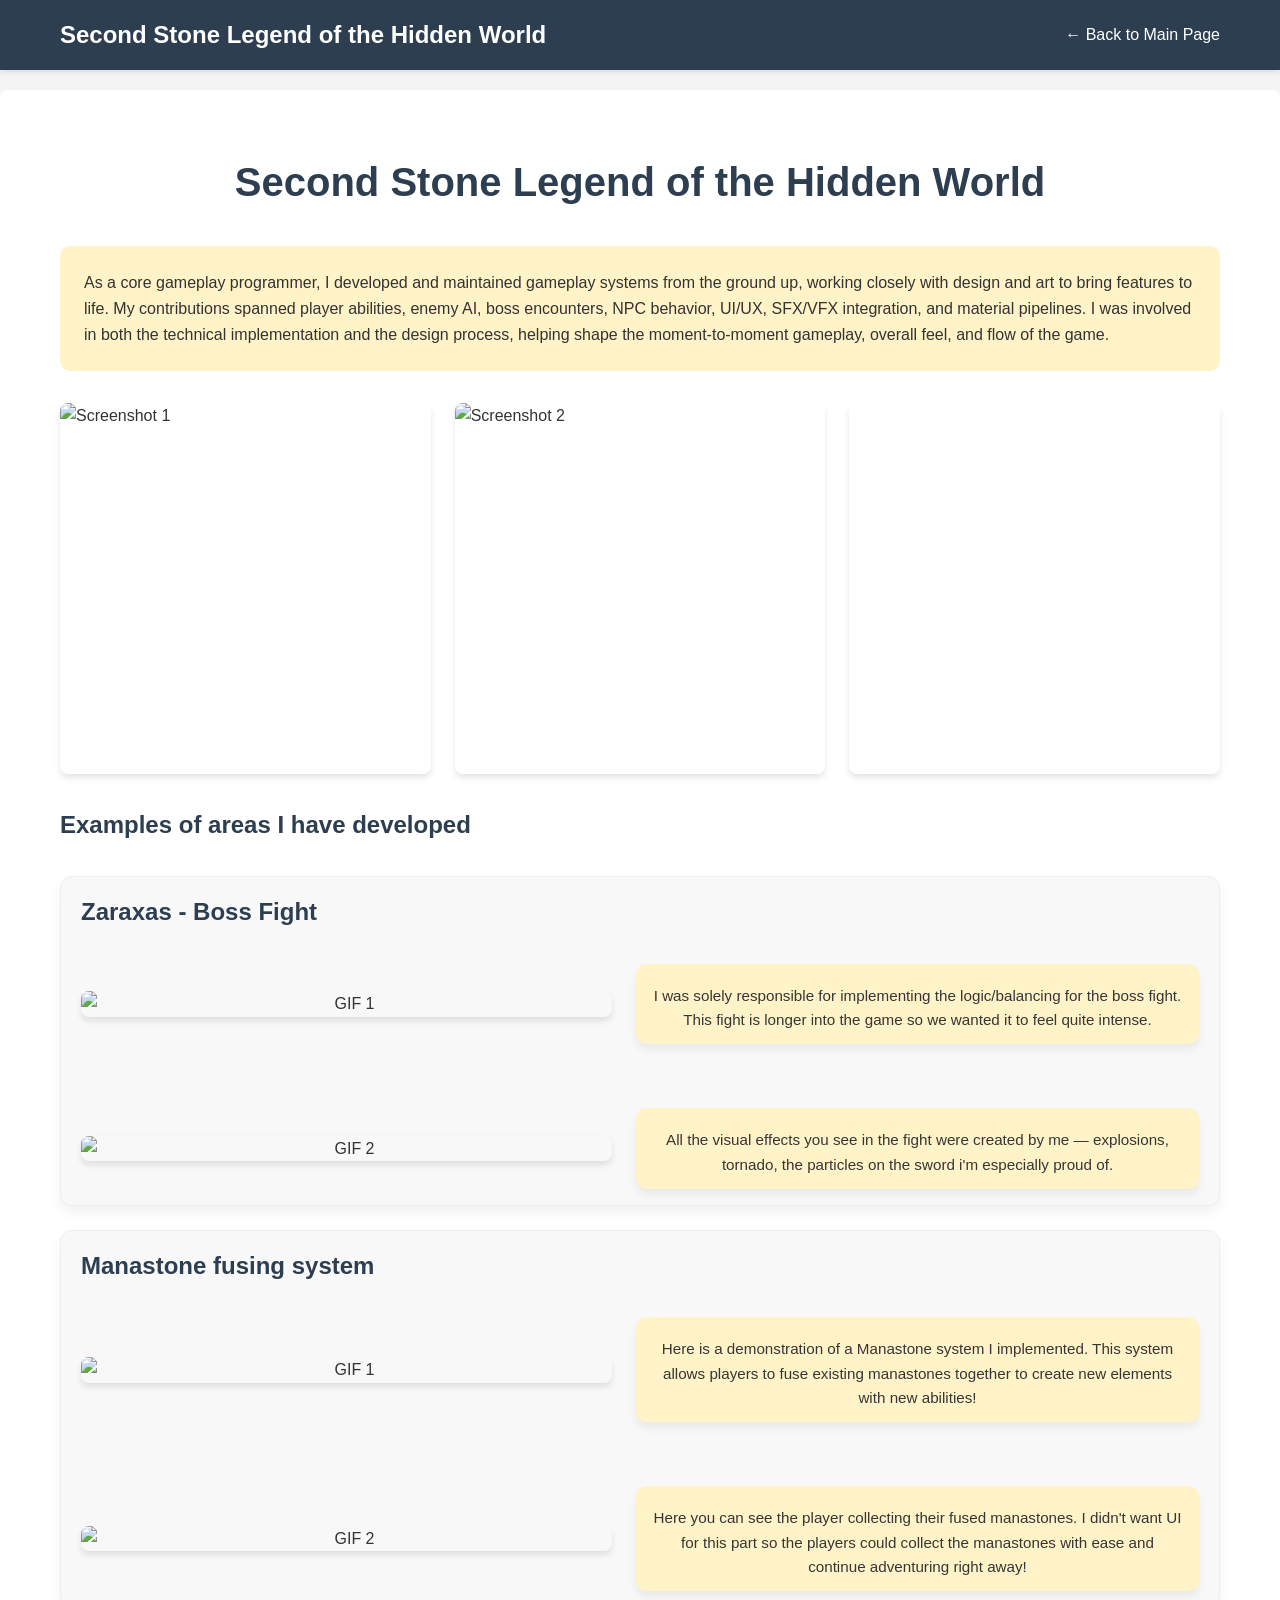
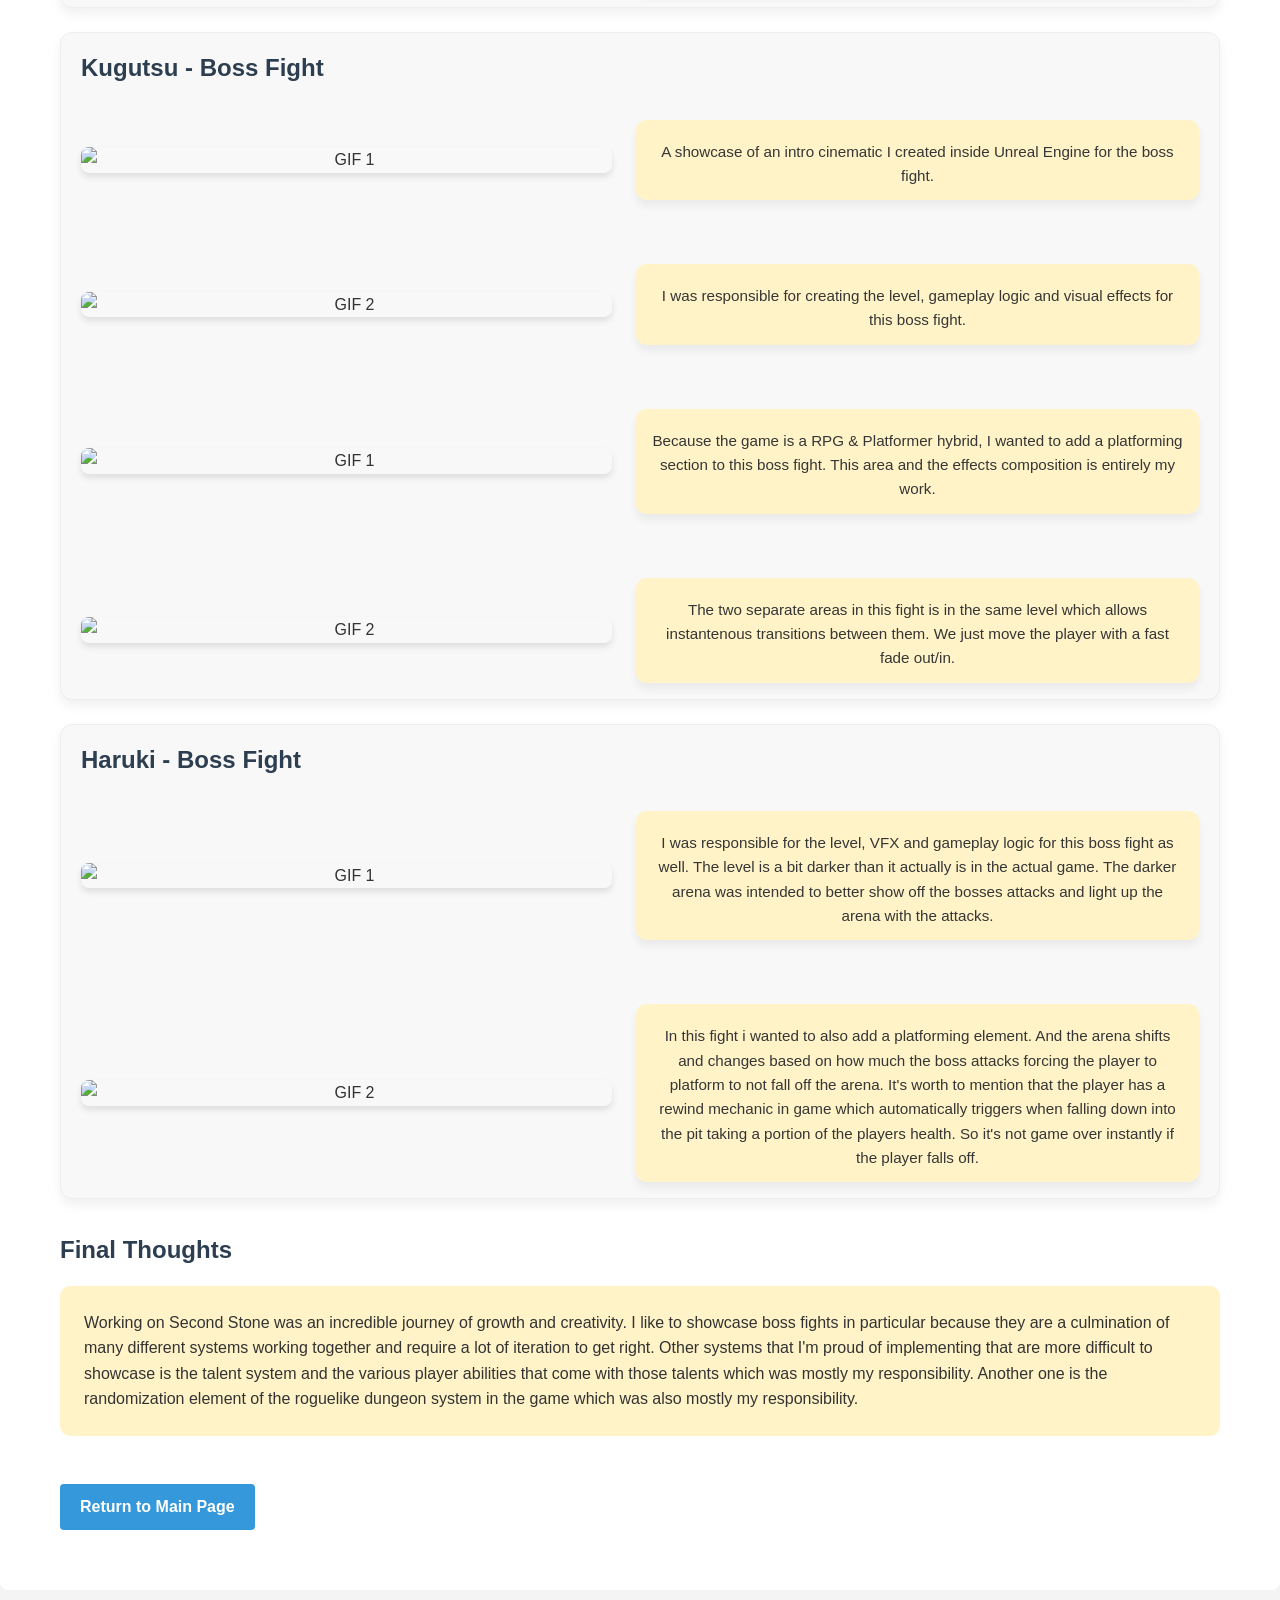
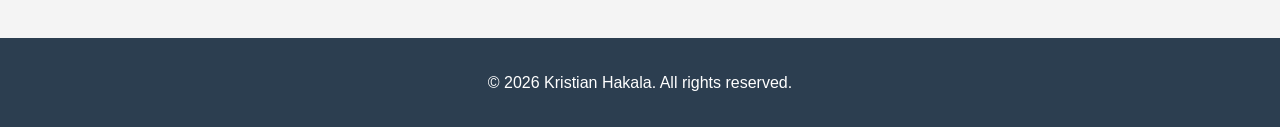
==== commit 7978662a: "added the media and descriptions for projects 2 and 3" ====
--- a/project1.html
+++ b/project1.html
@@ -90,7 +90,7 @@
                     <div class="gif-grid">
                         <div class="gif-item">
                             <img src="https://github.com/krihak/krihak.github.io/raw/main/videofiles/BossFight2KugIntroCinematic.gif" alt="GIF 1">
-                            <div class="gif-desc-box"><p class="editable-text gif-desc">A showcase of an intro cinematic I created inside Unreal Engine for a boss fight in the game.</p></div>
+                            <div class="gif-desc-box"><p class="editable-text gif-desc">A showcase of an intro cinematic I created inside Unreal Engine for the boss fight.</p></div>
                         </div>
                         <div class="gif-item">
                             <img src="https://github.com/krihak/krihak.github.io/raw/main/videofiles/BossFight2StartOfFight.gif" alt="GIF 2">
--- a/styles.css
+++ b/styles.css
@@ -119,8 +119,8 @@
 
 /* Group wrapper for GIFs: rounded card with padding */
 .gif-group {
-    background: #ececec; /* light gray so box stands out from white page */
-    border: 1px solid #e4e4e4;
+    background: #f8f8f8; /* light gray so box stands out from white page */
+    border: 1px solid #eeeeee;
     border-radius: 12px;
     padding: 1rem 1.25rem;
     margin-bottom: 1.5rem;
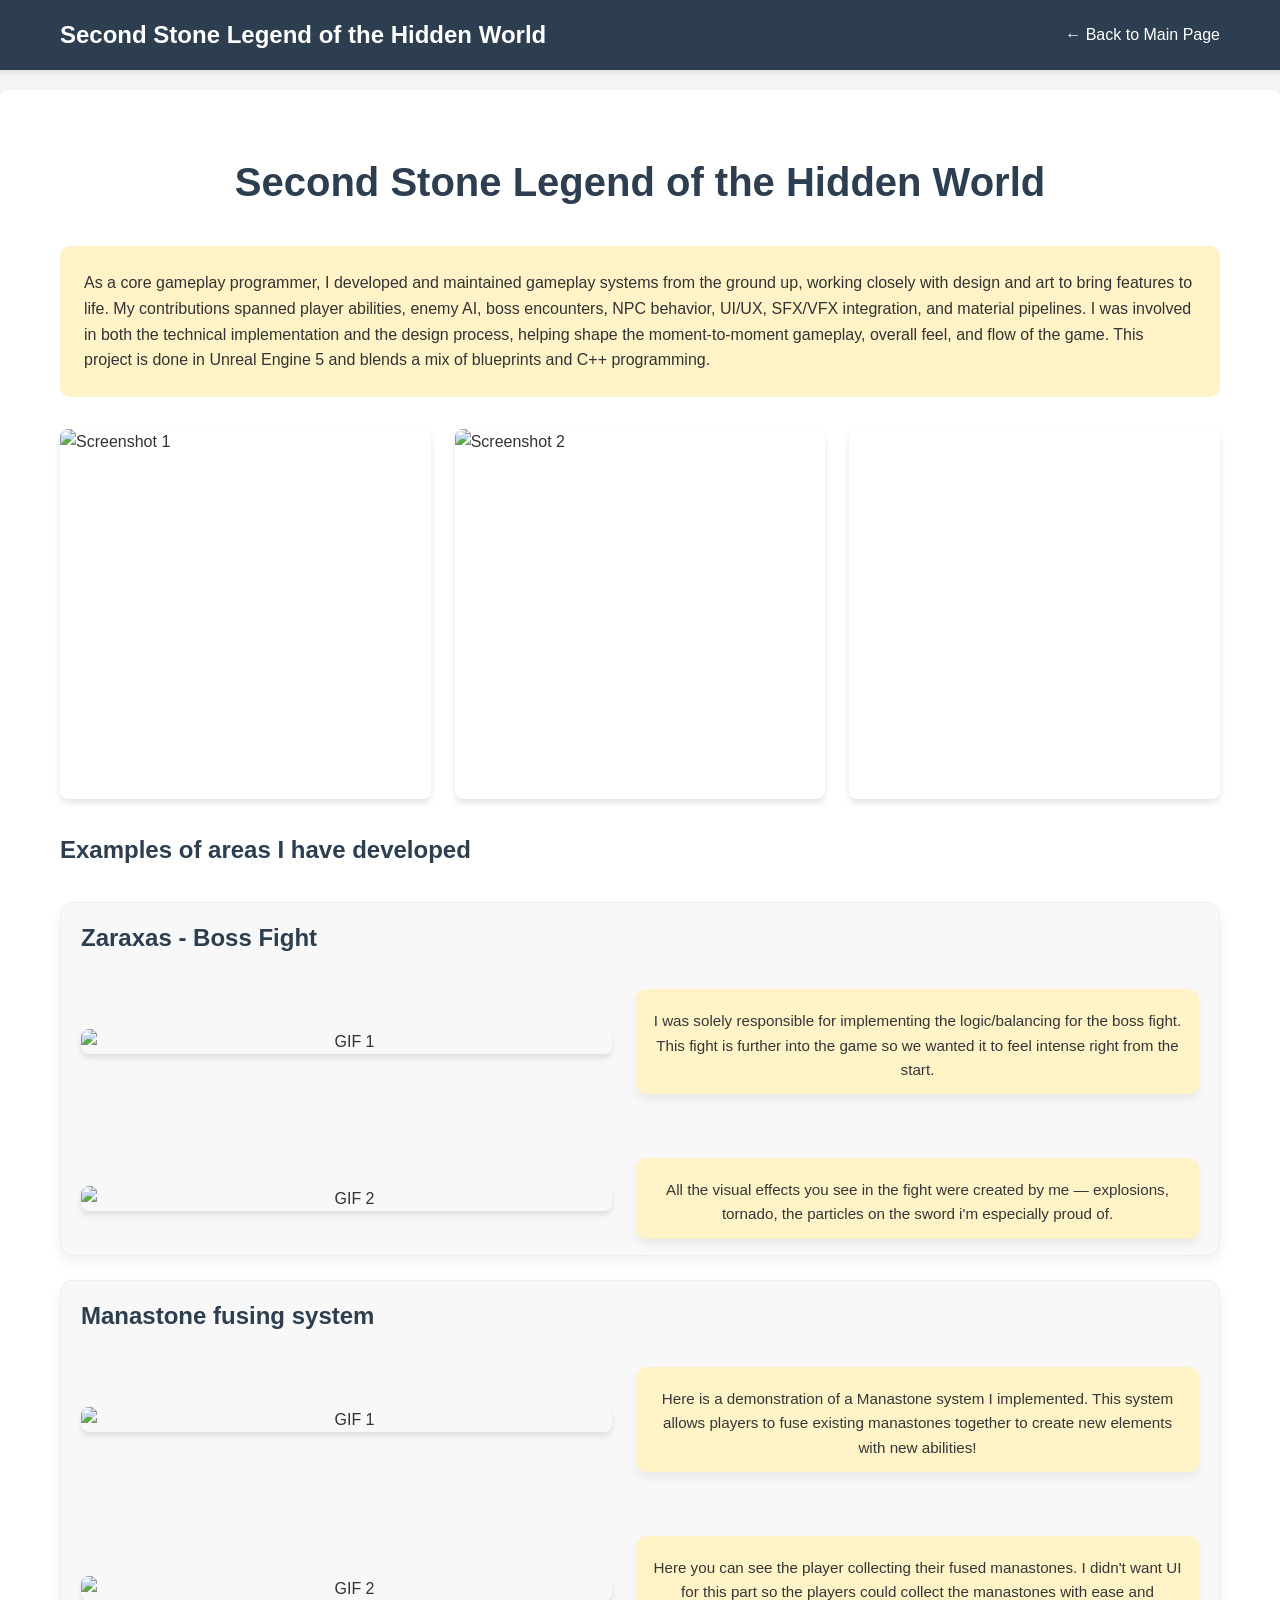
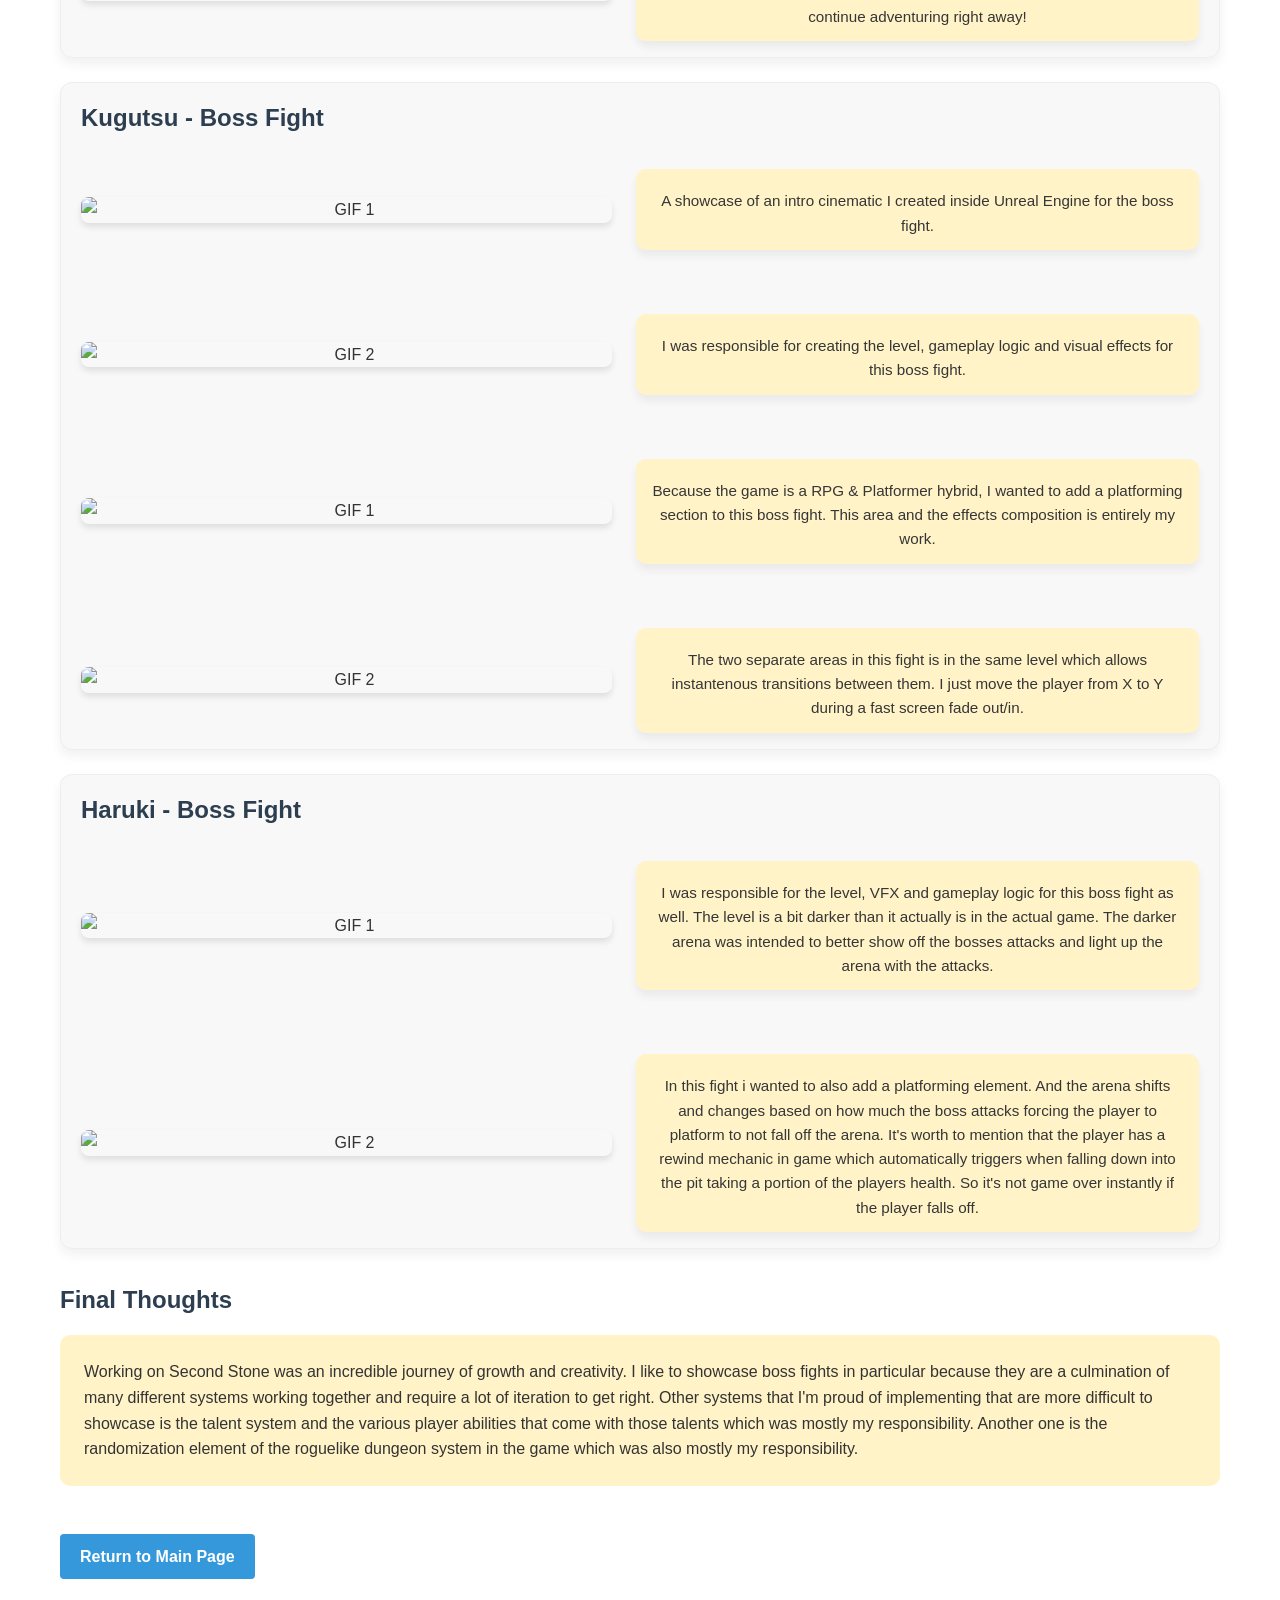
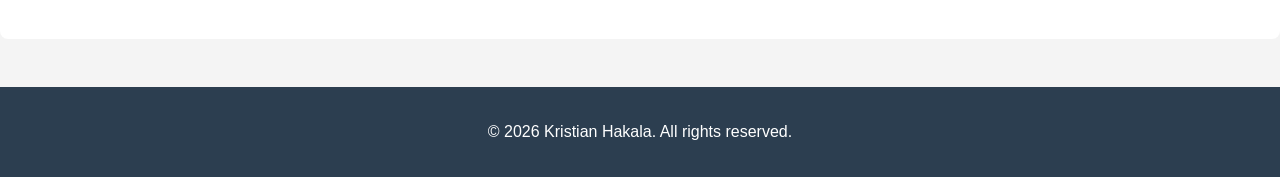
==== commit 078a8250: "improved some of the wording for the projects" ====
--- a/project1.html
+++ b/project1.html
@@ -28,6 +28,7 @@
                 UI/UX, SFX/VFX integration, and material pipelines. 
                 I was involved in both the technical implementation and the design process, 
                 helping shape the moment-to-moment gameplay, overall feel, and flow of the game.
+                This project is done in Unreal Engine 5 and blends a mix of blueprints and C++ programming.
             </p>
 
             <!-- Media area: Replace the placeholders with your own images, GIFs, or videos -->
@@ -58,7 +59,7 @@
                         <div class="gif-item">
                             <img src="https://github.com/krihak/krihak.github.io/raw/main/videofiles/BossFight1startoptimized.gif" alt="GIF 1">
                             <div class="gif-desc-box"><p class="editable-text gif-desc">I was solely responsible for implementing the logic/balancing for the boss fight. 
-                                This fight is longer into the game so we wanted it to feel quite intense.
+                                This fight is further into the game so we wanted it to feel intense right from the start.
                             </p></div>
                         </div>
                         <div class="gif-item">
@@ -105,7 +106,7 @@
                         <div class="gif-item">
                             <img src="https://github.com/krihak/krihak.github.io/raw/main/videofiles/BossFight2Part4EscapingVoid.gif" alt="GIF 2">
                             <div class="gif-desc-box"><p class="editable-text gif-desc">The two separate areas in this fight is in the same level which allows instantenous transitions between them. 
-                                We just move the player with a fast fade out/in.
+                                I just move the player from X to Y during a fast screen fade out/in.
                             </div>
                         </div>
                     </div>   
